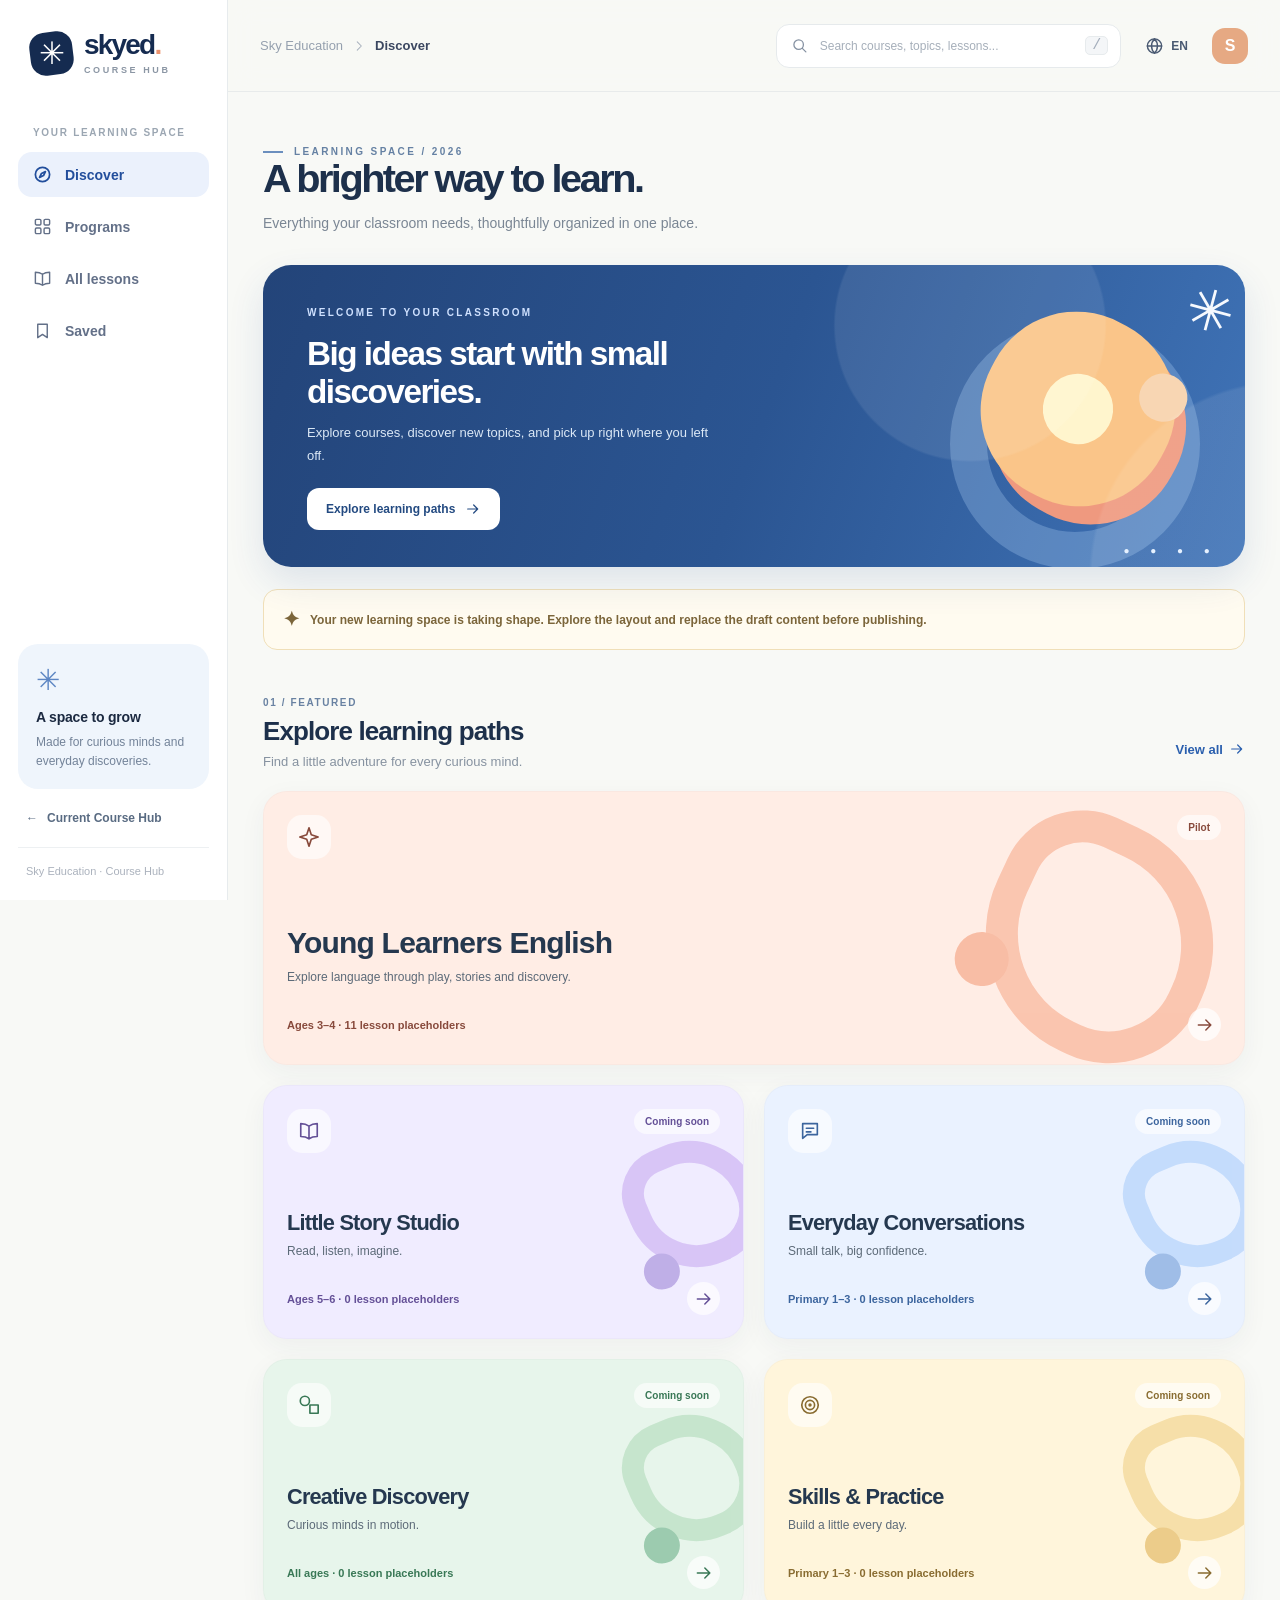
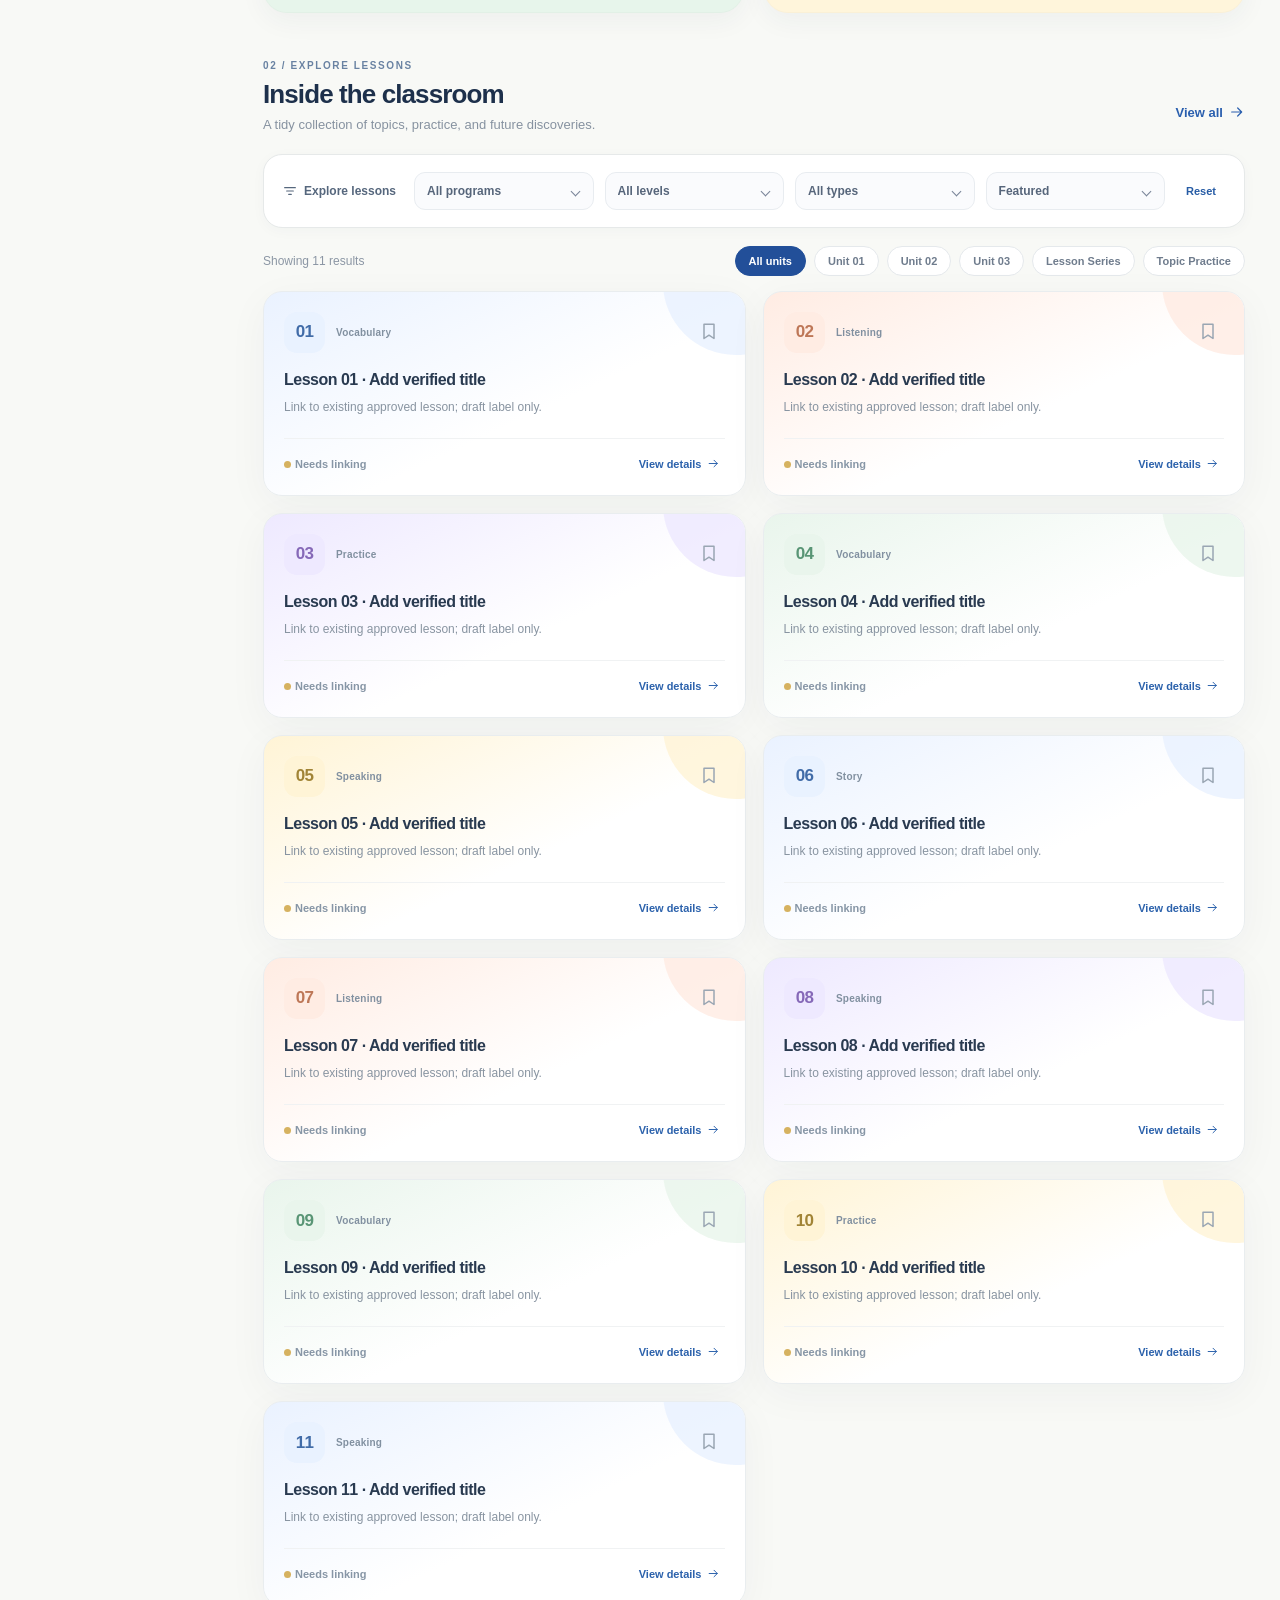
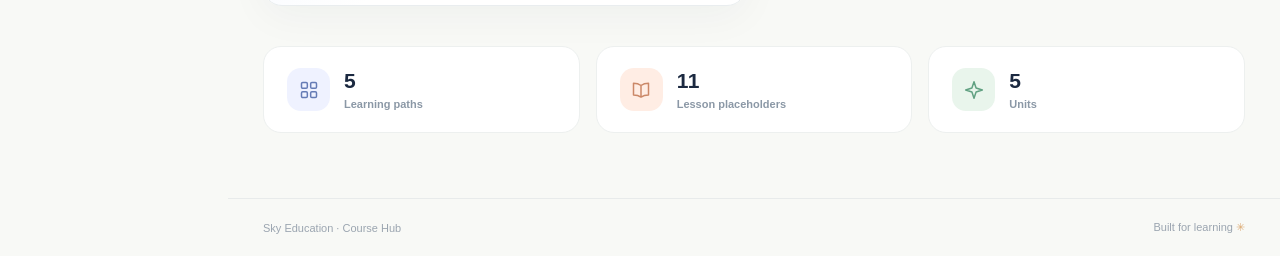
==== skyed_lobby/site/index.html @ da6d95cc "feat(control): integrate Course Hub Lobby Designer v2.3.0 with token-guarded local save, in-app prev" ====
<!doctype html>
<html lang="en">
<head>
  <meta charset="utf-8">
  <meta name="viewport" content="width=device-width, initial-scale=1">
  <meta name="color-scheme" content="light">
  <meta name="theme-color" content="#f8f8f3">
  <meta name="description" content="Sky Education learning programs and course library">
  <meta http-equiv="Content-Security-Policy" content="default-src 'self'; script-src 'self'; style-src 'self'; img-src 'self' data:; connect-src 'self'; font-src 'self'; object-src 'none'; base-uri 'none'; form-action 'none'; frame-ancestors 'none'">
  <title>Sky Education | Course Hub</title>
  <link rel="icon" href="assets/favicon.svg" type="image/svg+xml">
  <link rel="stylesheet" href="assets/styles.css">
  <script src="assets/app.js" defer></script>
</head>
<body>
  <svg aria-hidden="true" class="sprite" xmlns="http://www.w3.org/2000/svg">
    <symbol id="icon-compass" viewBox="0 0 24 24"><circle cx="12" cy="12" r="9"/><path d="m15.7 8.3-2.4 5-5 2.4 2.4-5z"/></symbol>
    <symbol id="icon-grid" viewBox="0 0 24 24"><rect x="3" y="3" width="7" height="7" rx="1.5"/><rect x="14" y="3" width="7" height="7" rx="1.5"/><rect x="3" y="14" width="7" height="7" rx="1.5"/><rect x="14" y="14" width="7" height="7" rx="1.5"/></symbol>
    <symbol id="icon-book" viewBox="0 0 24 24"><path d="M12 6.6C9 4.4 6 4 3 4v14c3 0 6 .4 9 2.5C15 18.4 18 18 21 18V4c-3 0-6 .4-9 2.6zM12 6.6v13.9"/></symbol>
    <symbol id="icon-bookmark" viewBox="0 0 24 24"><path d="M6 4h12v17l-6-4-6 4z"/></symbol>
    <symbol id="icon-search" viewBox="0 0 24 24"><circle cx="10.8" cy="10.8" r="6.7"/><path d="m16 16 5 5"/></symbol>
    <symbol id="icon-chevron" viewBox="0 0 24 24"><path d="m9 5 7 7-7 7"/></symbol>
    <symbol id="icon-arrow" viewBox="0 0 24 24"><path d="M4 12h15m-6-6 6 6-6 6"/></symbol>
    <symbol id="icon-sparkles" viewBox="0 0 24 24"><path d="m12 2 2.5 7.5L22 12l-7.5 2.5L12 22l-2.5-7.5L2 12l7.5-2.5z"/></symbol>
    <symbol id="icon-chat" viewBox="0 0 24 24"><path d="M4 4h16v12H9l-5 4z"/><path d="M8 9h8m-8 4h5"/></symbol>
    <symbol id="icon-shapes" viewBox="0 0 24 24"><circle cx="7.5" cy="7.5" r="5"/><path d="M13 12h9v9h-9z"/></symbol>
    <symbol id="icon-target" viewBox="0 0 24 24"><circle cx="12" cy="12" r="9"/><circle cx="12" cy="12" r="5"/><circle cx="12" cy="12" r="1"/></symbol>
    <symbol id="icon-clock" viewBox="0 0 24 24"><circle cx="12" cy="12" r="9"/><path d="M12 7v5l3 2"/></symbol>
    <symbol id="icon-close" viewBox="0 0 24 24"><path d="M5 5 19 19M19 5 5 19"/></symbol>
    <symbol id="icon-filter" viewBox="0 0 24 24"><path d="M4 7h16M7 12h10M10 17h4"/></symbol>
    <symbol id="icon-menu" viewBox="0 0 24 24"><path d="M4 6h16M4 12h16M4 18h16"/></symbol>
    <symbol id="icon-list" viewBox="0 0 24 24"><path d="M4 6h2m3 0h11M4 12h2m3 0h11M4 18h2m3 0h11"/></symbol>
    <symbol id="icon-heart" viewBox="0 0 24 24"><path d="M20 5a5 5 0 0 0-7 0l-1 1-1-1a5 5 0 0 0-7 7l8 8 8-8a5 5 0 0 0 0-7z"/></symbol>
    <symbol id="icon-language" viewBox="0 0 24 24"><circle cx="12" cy="12" r="9"/><path d="M3 12h18M12 3c-5 5-5 13 0 18m0-18c5 5 5 13 0 18"/></symbol>
    <symbol id="icon-check" viewBox="0 0 24 24"><path d="m5 12 4 4L19 6"/></symbol>
  </svg>

  <div class="app-shell" id="app-shell">
    <aside class="sidebar" id="sidebar" aria-label="Main navigation">
      <a class="brand" href="#/discover" aria-label="Sky Education — Home">
        <span class="brand-mark"><span class="brand-star">✳</span></span>
        <span><span class="brand-name" id="brand-name">skyed<span class="brand-dot">.</span></span><span class="brand-caption" id="brand-caption">COURSE HUB</span></span>
      </a>
      <div class="side-label">YOUR LEARNING SPACE</div>
      <nav class="side-nav" id="side-nav" aria-label="Explore"></nav>
      <div class="side-spacer"></div>
      <section class="sidebar-bottom">
        <div class="side-note">
          <span class="side-note-spark">✳</span>
          <strong>A space to grow</strong>
          <p>Made for curious minds and everyday discoveries.</p>
        </div>
        <a class="back-current" id="back-current" href="/">← <span>Current Course Hub</span></a>
        <div class="sidebar-footer" id="sidebar-footer">Sky Education · Course Hub</div>
      </section>
    </aside>
    <div class="backdrop" id="backdrop" hidden></div>
    <div class="content-shell">
      <header class="topbar">
        <button class="icon-button hamburger" id="menu-toggle" type="button" aria-label="Open navigation" aria-expanded="false"><svg><use href="#icon-menu"></use></svg></button>
        <div class="breadcrumbs"><span class="breadcrumb-home">Sky Education</span><svg><use href="#icon-chevron"></use></svg><span id="breadcrumb-current">Discover</span></div>
        <div class="top-actions">
          <label class="search-box" for="global-search"><svg><use href="#icon-search"></use></svg><input id="global-search" autocomplete="off" type="search" placeholder="Search courses, topics, lessons..." aria-label="Search lessons and programs"><kbd>/</kbd></label>
          <button class="language-toggle" id="language-toggle" type="button" aria-label="Change language"><svg><use href="#icon-language"></use></svg><span id="language-label">EN</span></button>
          <span class="avatar" aria-label="Sky Education">S</span>
        </div>
      </header>
      <main id="main" tabindex="-1">
        <div id="loading" class="loading" role="status">Loading learning space…</div>
      </main>
      <footer class="site-footer"><span id="footer-copy">Sky Education · Course Hub</span><span>Built for learning <span aria-hidden="true">✳</span></span></footer>
    </div>
  </div>
  <div class="toast-region" id="toast-region" role="status" aria-live="polite"></div>
  <dialog id="detail-dialog" class="detail-dialog" aria-labelledby="detail-title"><div id="detail-content"></div></dialog>
  <template id="fatal-template"><section class="fatal"><h1>We couldn’t load the learning space.</h1><p>Start the local preview server and check that <code>content/lobby.json</code> is present and valid.</p><button type="button" id="retry-button">Try again</button></section></template>
</body>
</html>
---- skyed_lobby/site/assets/styles.css ----
:root{--bg:#f8f9f6;--surface:#fff;--ink:#1b2940;--soft:#67748a;--line:#e6e9e9;--navy:#152b50;--accent:#285bb7;--round:24px;--shadow:0 10px 42px rgba(32,54,79,.045);--focus:#2058ae;font-family:Inter,"Segoe UI Variable","Segoe UI",-apple-system,BlinkMacSystemFont,Arial,sans-serif;color:var(--ink);background:var(--bg);font-size:15px}
*,*:before,*:after{box-sizing:border-box}body{margin:0;min-width:320px}button,select,input{font:inherit}button{cursor:pointer}button:disabled{cursor:not-allowed;opacity:.5}a{color:inherit;text-decoration:none}svg{width:20px;height:20px;fill:none;stroke:currentColor;stroke-width:1.8;stroke-linecap:round;stroke-linejoin:round}img{display:block;max-width:100%}:focus-visible{outline:3px solid var(--focus);outline-offset:3px}button:focus:not(:focus-visible),a:focus:not(:focus-visible){outline:none}[hidden]{display:none!important}.sprite{position:absolute;width:0;height:0;overflow:hidden}.app-shell{min-height:100vh;display:flex;align-items:stretch}.sidebar{background:#fff;position:sticky;top:0;height:100vh;width:255px;flex:0 0 255px;border-right:1px solid #e7ebed;display:flex;flex-direction:column;padding:32px 18px 23px;z-index:40}.brand{display:flex;gap:11px;align-items:center;padding:0 12px 28px}.brand-mark{display:grid;place-items:center;background:var(--navy);width:43px;height:43px;border-radius:15px;color:#fff;transform:rotate(-7deg)}.brand-star{font-size:31px;line-height:1;transform:rotate(7deg)}.brand-name{display:block;font-size:28px;letter-spacing:-1.8px;line-height:.95;font-weight:850;color:var(--navy)}.brand-dot{color:#eb926d}.brand-caption{display:block;margin-top:6px;font-size:9px;letter-spacing:2.6px;font-weight:800;color:#8b96a4}.side-label{font-size:10px;font-weight:850;letter-spacing:1.7px;color:#9ba6b2;margin:24px 15px 14px}.side-nav{display:grid;gap:7px}.nav-item{display:flex;gap:13px;align-items:center;border-radius:14px;color:#637088;padding:13px 15px;font-size:14px;font-weight:650;transition:background .18s,color .18s,transform .18s}.nav-item svg{width:19px;height:19px}.nav-item:hover{background:#f3f5fa;color:#254c88;transform:translateX(2px)}.nav-item.is-active{color:#224e9c;background:#ebf1fc;font-weight:800}.nav-item.is-active svg{stroke-width:2.2}.nav-item .nav-count{margin-left:auto;border-radius:10px;padding:2px 7px;background:#e1e9f8;font-size:11px}.side-spacer{flex:1}.sidebar-bottom{display:grid;gap:22px}.side-note{position:relative;overflow:hidden;padding:22px 18px 18px;border-radius:20px;background:#eff5fc}.side-note-spark{display:block;font-size:29px;line-height:1;color:#5d86c3;margin-bottom:13px}.side-note strong{font-size:14px;letter-spacing:-.2px}.side-note p{font-size:12px;color:#738399;line-height:1.6;margin:8px 0 0;max-width:170px}.back-current{display:flex;align-items:center;gap:9px;font-weight:650;font-size:12px;padding:0 8px;color:#596b82}.back-current:hover{text-decoration:underline}.sidebar-footer{border-top:1px solid #edf0f2;padding:17px 8px 0;color:#abb2bd;font-size:11px}.content-shell{min-width:0;flex:1;display:flex;flex-direction:column}.topbar{height:92px;padding:0 clamp(25px,4.7vw,76px);display:flex;align-items:center;justify-content:space-between;gap:20px;border-bottom:1px solid #e8ebeb;background:rgba(248,249,246,.9);position:sticky;top:0;z-index:20;backdrop-filter:blur(14px)}.breadcrumbs{display:flex;align-items:center;gap:9px;font-size:13px;font-weight:700;color:#3b4760}.breadcrumbs svg{width:14px;height:14px;color:#a8b1bc}.breadcrumb-home{font-weight:500;color:#95a0ae}.top-actions{display:flex;align-items:center;gap:16px}.search-box{width:clamp(240px,27vw,350px);height:44px;display:flex;align-items:center;gap:10px;padding:0 12px 0 14px;border:1px solid #e6eaec;border-radius:13px;background:#fff;transition:border-color .18s,box-shadow .18s}.search-box:focus-within{border-color:#8cafdf;box-shadow:0 0 0 3px #eaf1fd}.search-box svg{width:17px;height:17px;color:#8490a1}.search-box input{border:0;background:none;outline:0;min-width:0;flex:1;font-size:12px;color:var(--ink)}.search-box input::placeholder{color:#a6afba}.search-box kbd{font:11px/1.7 inherit;background:#f4f6f8;color:#a3adbb;border:1px solid #e7ebed;padding:0 6px;border-radius:5px}.language-toggle,.icon-button{border:0;background:transparent;color:#4a5a72;display:flex;align-items:center;justify-content:center;gap:7px;padding:8px;border-radius:10px;font-size:12px;font-weight:800}.language-toggle:hover,.icon-button:hover{background:#ecf0f5}.language-toggle svg{width:19px}.avatar{display:grid;place-items:center;width:36px;height:36px;border-radius:13px;color:#fff;background:#e6a983;font-size:16px;font-weight:800}.hamburger{display:none}main{width:min(100%,1580px);margin:0 auto;padding:43px clamp(25px,4.7vw,76px) 75px;flex:1}.eyebrow{display:flex;align-items:center;gap:11px;font-weight:850;font-size:10px;letter-spacing:2.4px;color:#6581a3}.eyebrow:before{content:"";width:20px;height:2px;background:#6b8fbe}.page-heading{display:flex;gap:20px;align-items:end;justify-content:space-between;margin:18px 0 30px}.page-heading h1{font-size:clamp(34px,3.1vw,50px);letter-spacing:-2.5px;line-height:1.08;margin:0;color:#1d304b;font-weight:820}.page-heading p{max-width:560px;color:#7a8694;line-height:1.65;margin:12px 0 0;font-size:14px}.text-action{border:0;background:none;color:#2a5fae;font-size:13px;font-weight:800;display:inline-flex;gap:6px;align-items:center;white-space:nowrap;padding:10px 0}.text-action svg{width:16px}.text-action:hover{text-decoration:underline}.hero{position:relative;display:flex;align-items:center;min-height:274px;border-radius:28px;overflow:hidden;background:linear-gradient(110deg,#234479 0%,#2b5592 51%,#4074b8 100%);color:#fff;isolation:isolate;box-shadow:0 15px 36px rgba(32,77,145,.12)}.hero:after{content:"";position:absolute;inset:0;background:radial-gradient(circle at 72% 20%,#ffffff16 0 18%,transparent 18.3%),radial-gradient(circle at 104% 103%,#ffffff16 0 18%,transparent 18.3%);pointer-events:none}.hero-text{position:relative;z-index:2;width:min(62%,650px);padding:37px 44px}.hero-kicker{letter-spacing:2.3px;color:#cfe1ff;font-size:10px;font-weight:850}.hero h2{font-size:clamp(28px,2.6vw,42px);line-height:1.14;letter-spacing:-1.5px;margin:16px 0 11px;font-weight:820;max-width:490px}.hero p{font-size:13px;line-height:1.75;color:#dbe8f6;max-width:420px;margin:0 0 21px}.button{border:0;border-radius:12px;display:inline-flex;align-items:center;justify-content:center;gap:10px;font-size:12px;font-weight:800;padding:13px 19px;transition:transform .18s,box-shadow .18s}.button:hover{transform:translateY(-2px);box-shadow:0 9px 22px #00000018}.button svg{width:16px;height:16px}.button-light{background:#fff;color:#234a81}.button-primary{background:#255baa;color:#fff}.hero-art{position:absolute;right:20px;top:-10px;width:38%;height:calc(100% + 20px);pointer-events:none}.hero-ring{position:absolute;width:250px;height:250px;border:37px solid #a6c8ef50;border-radius:50%;right:12%;top:20%}.hero-disc{position:absolute;width:192px;height:192px;border-radius:48%;right:19%;top:18%;background:#fac589;box-shadow:18px 11px 0 #ef997f;transform:rotate(28deg)}.hero-disc:before{content:"";position:absolute;inset:32%;border-radius:50%;background:#fff5cd;box-shadow:70px -50px 0 -11px #f8d6b3}.hero-orbit{position:absolute;right:3%;top:7%;font-size:57px;color:#f6f9fe;transform:rotate(15deg);font-weight:200}.hero-dots{position:absolute;bottom:21px;right:7%;font-size:10px;letter-spacing:9px;color:#e4f0ff}.notice{display:flex;align-items:center;gap:10px;margin-top:22px;padding:14px 19px;border:1px solid #f0dfb8;border-radius:14px;color:#7b653a;background:#fffbf0;font-size:12px;font-weight:620;line-height:1.55}.notice .notice-glyph{font-size:20px}.section-header{display:flex;justify-content:space-between;align-items:end;gap:15px;margin:47px 0 22px}.section-header .section-eyebrow{color:#6982a2;font-size:10px;letter-spacing:1.6px;font-weight:830;text-transform:uppercase;margin-bottom:8px}.section-header h2{color:#1d304b;font-size:26px;letter-spacing:-.9px;margin:0;font-weight:820}.section-header p{font-size:13px;color:#8692a0;margin:7px 0 0}.program-grid{display:grid;grid-template-columns:repeat(3,minmax(0,1fr));gap:20px}.program-card{position:relative;overflow:hidden;min-height:254px;border-radius:24px;padding:23px;display:flex;flex-direction:column;box-shadow:0 8px 27px #2c36550d;transition:transform .24s,box-shadow .24s;border:1px solid #00000005;background:var(--tile-bg,#eef3fc)}.program-card:hover{transform:translateY(-5px);box-shadow:0 16px 30px #2c365517}.program-card.is-featured{grid-column:span 2;min-height:274px}.program-card.coral{--tile-bg:#ffede5;--tile-stroke:#f6ad8f;--tile-ink:#884a3c;--tile-shape:#f9b89e}.program-card.lilac{--tile-bg:#f0ecff;--tile-stroke:#af9bdf;--tile-ink:#645097;--tile-shape:#d1b9f4}.program-card.blue{--tile-bg:#eaf2ff;--tile-stroke:#87acdf;--tile-ink:#3c659e;--tile-shape:#b8d5fb}.program-card.mint{--tile-bg:#e7f5eb;--tile-stroke:#83be9b;--tile-ink:#397856;--tile-shape:#bce0c4}.program-card.yellow{--tile-bg:#fff5db;--tile-stroke:#e6bf70;--tile-ink:#896c31;--tile-shape:#f3d899}.program-top{display:flex;align-items:start;justify-content:space-between;gap:12px;position:relative;z-index:2}.program-icon{width:44px;height:44px;border-radius:15px;background:#ffffffa0;display:grid;place-items:center;color:var(--tile-ink)}.program-icon svg{width:22px;height:22px}.card-tag{display:inline-flex;align-items:center;gap:6px;color:var(--tile-ink);background:#ffffffa0;padding:7px 11px;border-radius:20px;font-size:10px;font-weight:800}.program-card h3{position:relative;z-index:2;font-size:clamp(20px,1.7vw,25px);line-height:1.15;letter-spacing:-.8px;margin:auto 0 7px;max-width:270px;color:#25384f}.program-card p{position:relative;z-index:2;color:#5c6a78;font-size:12px;line-height:1.65;max-width:305px;margin:0}.program-meta{z-index:2;position:relative;display:flex;align-items:center;justify-content:space-between;margin-top:21px;font-size:11px;font-weight:730;color:var(--tile-ink)}.program-arrow{display:grid;place-items:center;width:33px;height:33px;border:0;border-radius:50%;background:#ffffffb8;color:var(--tile-ink);transition:transform .18s}.program-card:hover .program-arrow{transform:translateX(3px)}.program-art{position:absolute;right:-15px;top:53px;width:130px;height:130px;border:22px solid var(--tile-shape);border-radius:35% 55% 42% 55%;opacity:.75;transform:rotate(-23deg)}.program-art:after{content:"";position:absolute;left:-30px;top:75px;width:36px;height:36px;border-radius:50%;background:var(--tile-stroke)}.program-card.is-featured .program-art{width:235px;height:235px;right:27px;top:30px;border-width:32px;transform:rotate(25deg)}.program-card.is-featured .program-art:after{left:-40px;top:126px;width:54px;height:54px}.program-card.is-featured h3{font-size:30px;max-width:400px}.program-card.is-featured p{max-width:320px}.program-main{display:flex;flex-direction:column;flex:1;pointer-events:none}.program-trigger{position:absolute;inset:0;z-index:1;border:0;background:transparent;color:transparent;text-indent:-9999px}.program-card .program-top,.program-card .program-meta{pointer-events:none}.program-card .program-top button,.program-card .program-meta button{pointer-events:auto;z-index:3}.filter-bar{display:flex;align-items:center;gap:11px;flex-wrap:wrap;padding:17px 18px;background:#fff;border:1px solid var(--line);border-radius:19px;box-shadow:0 3px 14px #2c365508}.filter-heading{display:flex;align-items:center;gap:6px;color:#56677d;font-size:12px;font-weight:850;margin-right:7px}.filter-heading svg{width:16px}.filter-select{position:relative;flex:1;min-width:145px}.filter-select select{width:100%;appearance:none;background:#fafbfd;border:1px solid #e8ecf0;padding:11px 33px 11px 12px;border-radius:11px;font-size:12px;font-weight:680;color:#57667b;outline:none;cursor:pointer}.filter-select select:focus{border-color:#608bc9;box-shadow:0 0 0 3px #e7effc}.filter-select:after{position:absolute;content:"";width:7px;height:7px;border:solid #778397;border-width:0 1.7px 1.7px 0;right:15px;top:16px;transform:rotate(45deg);pointer-events:none}.clear-filters{border:0;background:none;color:#275ca5;font-size:11px;font-weight:800;white-space:nowrap;padding:10px}.filter-summary{font-size:12px;color:#8b96a4;display:flex;justify-content:space-between;align-items:center;margin:18px 0 15px;gap:15px}.unit-chips{display:flex;gap:8px;flex-wrap:wrap}.unit-chip{background:#fff;color:#6f7c8d;border:1px solid #e5e9ec;border-radius:30px;padding:8px 13px;font-size:11px;font-weight:780;transition:background .2s}.unit-chip:hover{background:#eff4fc}.unit-chip.active{background:#224f99;color:#fff;border-color:#224f99}.lesson-grid{display:grid;grid-template-columns:repeat(3,minmax(0,1fr));gap:17px}.lesson-card{background:#fff;border:1px solid #e9edef;box-shadow:var(--shadow);border-radius:19px;padding:20px;min-height:205px;display:flex;flex-direction:column;transition:transform .18s,border-color .18s,box-shadow .18s}.lesson-card:hover{transform:translateY(-3px);border-color:#d0dff1;box-shadow:0 12px 24px #273d5912}.lesson-card-top{display:flex;align-items:center;gap:11px}.lesson-number{display:grid;place-items:center;width:41px;height:41px;border-radius:13px;background:var(--lesson-bg,#e9f2ff);color:var(--lesson-ink,#416ca8);font-size:17px;font-weight:850;letter-spacing:-.7px}.lesson-card:nth-child(5n+2){--lesson-bg:#ffece3;--lesson-ink:#be7757}.lesson-card:nth-child(5n+3){--lesson-bg:#eee9ff;--lesson-ink:#8669b8}.lesson-card:nth-child(5n+4){--lesson-bg:#e9f5ec;--lesson-ink:#599575}.lesson-card:nth-child(5n+5){--lesson-bg:#fff4d6;--lesson-ink:#a18436}.lesson-type{font-size:10px;color:#8190a0;font-weight:780;letter-spacing:.2px}.save-button{margin-left:auto;border:0;background:none;color:#9aa6b3;padding:6px;border-radius:7px}.save-button:hover{color:#2755a2;background:#f1f5fa}.save-button.is-saved{color:#295cab}.save-button.is-saved svg{fill:#dbe8ff}.lesson-card h3{font-size:16px;letter-spacing:-.5px;color:#293a50;font-weight:760;margin:16px 0 7px;line-height:1.35}.lesson-card p{font-size:12px;color:#8894a1;line-height:1.6;margin:0 0 16px;flex:1}.lesson-card-foot{display:flex;align-items:center;justify-content:space-between;border-top:1px solid #f0f2f3;padding-top:13px;font-size:11px;color:#8796a6;font-weight:650;gap:6px}.detail-link{display:flex;align-items:center;gap:5px;color:#2c62ac;font-size:11px;font-weight:840;border:0;background:none;padding:5px}.detail-link svg{width:13px;height:13px}.status-dot{width:7px;height:7px;border-radius:50%;background:#d6b260;display:inline-block;margin-right:4px}.status-dot.ready{background:#73b28a}.empty{border:1px dashed #d8e0e6;border-radius:22px;display:flex;align-items:center;flex-direction:column;justify-content:center;min-height:220px;text-align:center;padding:24px;background:#fff}.empty-icon{width:50px;height:50px;display:grid;place-items:center;background:#eef3fb;border-radius:17px;color:#5c80b6}.empty h3{margin:15px 0 5px;font-size:19px}.empty p{font-size:13px;color:#8c98a6;margin:0 0 15px}.mini-stats{display:grid;grid-template-columns:repeat(3,minmax(0,1fr));gap:16px;margin-top:40px}.mini-stat{padding:21px 23px;background:#fff;border:1px solid #edf0ef;border-radius:18px;display:flex;gap:14px;align-items:center}.mini-stat .stat-icon{display:grid;place-items:center;width:43px;height:43px;border-radius:14px;background:#eff2ff;color:#657bb5}.mini-stat:nth-child(2) .stat-icon{background:#ffede4;color:#cb8868}.mini-stat:nth-child(3) .stat-icon{background:#e9f5ec;color:#61a182}.mini-stat .stat-value{font-size:21px;font-weight:840;line-height:1.15;letter-spacing:-.6px}.mini-stat .stat-desc{font-size:11px;color:#8b98a6;font-weight:600;margin-top:5px}.site-footer{display:flex;align-items:center;justify-content:space-between;gap:10px;padding:22px clamp(25px,4.7vw,76px);font-size:11px;color:#9ba5b0;border-top:1px solid #e8ebeb}.site-footer span span{color:#dcaa73}.detail-dialog{max-width:540px;width:calc(100% - 32px);border:1px solid #e5e9ee;border-radius:22px;padding:0;box-shadow:0 30px 100px #15284240;color:var(--ink)}.detail-dialog::backdrop{background:#15263d8f;backdrop-filter:blur(4px)}.detail-inner{padding:30px}.dialog-top{display:flex;align-items:center;justify-content:space-between}.dialog-label{color:#5e7ba2;font-weight:850;font-size:10px;letter-spacing:1.6px;text-transform:uppercase}.dialog-close{border:0;background:#f2f4f7;width:32px;height:32px;border-radius:10px;display:grid;place-items:center}.dialog-close svg{width:17px}.detail-inner h2{font-size:28px;letter-spacing:-1px;line-height:1.2;margin:21px 0 8px}.detail-inner p{color:#798697;line-height:1.7;font-size:13px}.detail-meta{display:grid;gap:13px;background:#f7f9fb;border:1px solid #ecf0f2;border-radius:14px;padding:16px 18px;margin:25px 0}.detail-meta-row{display:flex;justify-content:space-between;gap:10px;font-size:12px}.detail-meta-row span:first-child{color:#8591a1}.detail-meta-row span:last-child{font-weight:760;color:#3d5066}.detail-actions{display:flex;gap:11px;flex-wrap:wrap}.button-secondary{background:#ecf2f9;color:#30578e}.dialog-warning{color:#896f3d;background:#fff7e4;border:1px solid #eedbaa;padding:12px 14px;border-radius:11px;margin:0 0 14px;font-size:12px;line-height:1.55}.loading{padding:80px;text-align:center;color:#8b98a8}.fatal{padding:45px;border-radius:20px;background:#fff}.fatal p{line-height:1.8;color:#687789}.fatal button{background:#234d8d;color:#fff;border:0;border-radius:10px;padding:12px 16px}.toast-region{position:fixed;z-index:70;right:24px;bottom:24px;display:grid;gap:8px}.toast{padding:12px 17px;border-radius:12px;color:#fff;background:#263e5e;box-shadow:0 10px 24px #0003;font-size:12px;max-width:320px}.backdrop{position:fixed;inset:0;background:#172c3b88;z-index:30}.mobile-only{display:none}.section-pad{margin-top:40px}.detail-placeholder{font-size:11px;color:#a2783b;font-weight:750}.count-label{white-space:nowrap}.intro-row{display:flex;align-items:center;gap:11px}.announcement-mini{background:#e5effb;color:#456d9a;font-size:11px;border-radius:20px;padding:7px 11px;font-weight:850}.danger-free{font-size:11px;color:#a27a41}.visually-hidden{position:absolute!important;width:1px;height:1px;padding:0;margin:-1px;overflow:hidden;clip:rect(0,0,0,0);white-space:nowrap;border:0}
@media(max-width:1280px){.sidebar{width:228px;flex-basis:228px}.program-grid,.lesson-grid{grid-template-columns:repeat(2,minmax(0,1fr))}.program-card.is-featured{grid-column:span 2}.mini-stats{grid-template-columns:repeat(3,minmax(0,1fr))}.hero-art{right:0}.topbar{padding:0 32px}main{padding:36px 35px 65px}.site-footer{padding-left:35px;padding-right:35px}}
@media(max-width:900px){.sidebar{position:fixed;left:0;top:0;bottom:0;transform:translateX(-105%);transition:transform .25s;box-shadow:20px 0 55px #1b385020}.sidebar.open{transform:translateX(0)}.hamburger{display:flex}.topbar{height:76px}.breadcrumbs{margin-right:auto}.hero-text{width:70%}.hero-art{opacity:.75}.mini-stats{grid-template-columns:repeat(2,minmax(0,1fr))}.search-box{width:min(36vw,280px)}}
@media(max-width:640px){.topbar{padding:0 16px;height:68px;gap:8px}.breadcrumbs{display:none}.top-actions{gap:5px;flex:1}.search-box{width:auto;flex:1;height:39px;padding:0 10px}.search-box input{font-size:12px}.search-box kbd{display:none}.language-toggle{padding:6px}.avatar{display:none}main{padding:30px 17px 55px}.page-heading{margin-top:12px;display:block}.page-heading h1{font-size:36px;letter-spacing:-1.8px}.page-heading p{font-size:13px}.hero{min-height:305px;border-radius:22px}.hero-text{padding:28px 24px;width:92%}.hero h2{font-size:28px;max-width:280px}.hero p{max-width:255px}.hero-art{right:-87px;top:55px;opacity:.3;width:72%}.notice{font-size:11px}.section-header{margin-top:34px}.section-header h2{font-size:24px}.program-grid,.lesson-grid{grid-template-columns:1fr;gap:14px}.program-card.is-featured{grid-column:span 1;min-height:280px}.program-card{min-height:245px}.program-card.is-featured h3{font-size:25px}.program-card.is-featured .program-art{right:-40px;top:65px}.filter-bar{padding:14px}.filter-heading{width:100%}.filter-select{flex:1 1 calc(50% - 10px);min-width:120px}.mini-stats{grid-template-columns:1fr;gap:10px}.site-footer{padding:19px 17px}.site-footer span:last-child{display:none}.filter-summary{align-items:start;flex-direction:column}.detail-inner{padding:22px}.detail-inner h2{font-size:23px}}
@media(prefers-reduced-motion:reduce){*,*::before,*::after{scroll-behavior:auto!important;transition-duration:.01ms!important;animation-duration:.01ms!important}}

.lesson-card{position:relative;overflow:hidden;background:linear-gradient(155deg,var(--lesson-bg,#eaf2ff) 0%,#ffffff 58%)}.lesson-card:before{content:"";position:absolute;right:-63px;top:-82px;border-radius:50%;width:145px;height:145px;background:var(--lesson-bg,#e9f2ff);opacity:.8;pointer-events:none}.lesson-card>*{position:relative;z-index:1}

.program-media{position:absolute;inset:0 0 0 auto;width:42%;height:100%;object-fit:cover;opacity:.74;mask-image:linear-gradient(90deg,transparent,black 36%);pointer-events:none}.program-card.is-featured .program-media{width:48%}.lesson-thumb{width:100%;height:100%;object-fit:cover;border-radius:inherit}.hero-image{position:absolute;inset:0;width:100%;height:100%;object-fit:cover;filter:saturate(.9);opacity:.83;mask-image:linear-gradient(90deg,transparent,black 35%)}
@keyframes tile-enter{from{opacity:.4;transform:translateY(10px)}to{opacity:1;transform:translateY(0)}}
.program-grid .program-card,.lesson-grid .lesson-card{animation:tile-enter .42s ease both}
.program-grid .program-card:nth-child(2),.lesson-grid .lesson-card:nth-child(2){animation-delay:35ms}
.program-grid .program-card:nth-child(3),.lesson-grid .lesson-card:nth-child(3){animation-delay:70ms}
.program-grid .program-card:nth-child(4),.lesson-grid .lesson-card:nth-child(4){animation-delay:105ms}
.program-grid .program-card:nth-child(5),.lesson-grid .lesson-card:nth-child(5){animation-delay:140ms}
@media(prefers-reduced-motion:reduce){.program-grid .program-card,.lesson-grid .lesson-card{animation:none!important}}
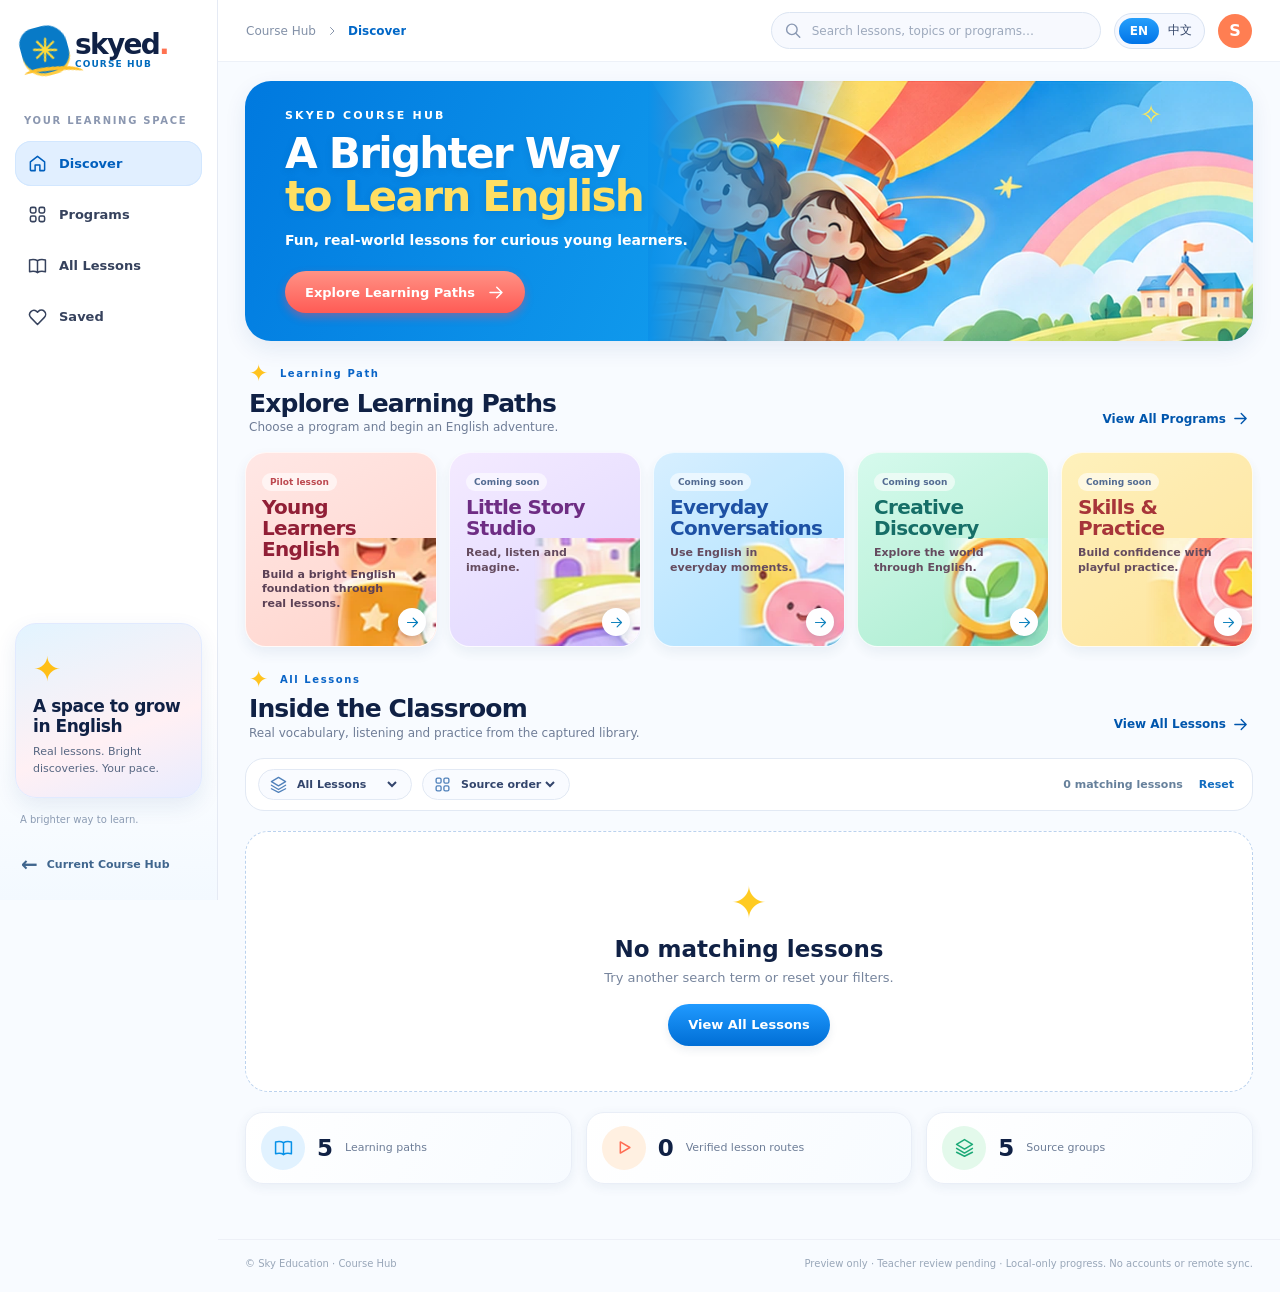
==== commit 60cf1e61: "feat(course-hub): bright v2.4.0 responsive learning experience, 11 authentic lessons and 18 verified" ====
--- a/skyed_lobby/site/index.html
+++ b/skyed_lobby/site/index.html
@@ -2,77 +2,54 @@
 <html lang="en">
 <head>
   <meta charset="utf-8">
-  <meta name="viewport" content="width=device-width, initial-scale=1">
+  <meta name="viewport" content="width=device-width, initial-scale=1, viewport-fit=cover">
   <meta name="color-scheme" content="light">
-  <meta name="theme-color" content="#f8f8f3">
-  <meta name="description" content="Sky Education learning programs and course library">
-  <meta http-equiv="Content-Security-Policy" content="default-src 'self'; script-src 'self'; style-src 'self'; img-src 'self' data:; connect-src 'self'; font-src 'self'; object-src 'none'; base-uri 'none'; form-action 'none'; frame-ancestors 'none'">
-  <title>Sky Education | Course Hub</title>
+  <meta name="theme-color" content="#1689e4">
+  <meta name="description" content="SkyED Course Hub · Bright bilingual English learning with original lessons and audio.">
+  <meta http-equiv="Content-Security-Policy" content="default-src 'self'; script-src 'self'; style-src 'self'; img-src 'self' data:; media-src 'self'; connect-src 'self'; font-src 'self'; object-src 'none'; base-uri 'self'; form-action 'none'; frame-ancestors 'none'">
+  <title>SkyED · Course Hub</title>
   <link rel="icon" href="assets/favicon.svg" type="image/svg+xml">
   <link rel="stylesheet" href="assets/styles.css">
   <script src="assets/app.js" defer></script>
 </head>
 <body>
-  <svg aria-hidden="true" class="sprite" xmlns="http://www.w3.org/2000/svg">
-    <symbol id="icon-compass" viewBox="0 0 24 24"><circle cx="12" cy="12" r="9"/><path d="m15.7 8.3-2.4 5-5 2.4 2.4-5z"/></symbol>
-    <symbol id="icon-grid" viewBox="0 0 24 24"><rect x="3" y="3" width="7" height="7" rx="1.5"/><rect x="14" y="3" width="7" height="7" rx="1.5"/><rect x="3" y="14" width="7" height="7" rx="1.5"/><rect x="14" y="14" width="7" height="7" rx="1.5"/></symbol>
-    <symbol id="icon-book" viewBox="0 0 24 24"><path d="M12 6.6C9 4.4 6 4 3 4v14c3 0 6 .4 9 2.5C15 18.4 18 18 21 18V4c-3 0-6 .4-9 2.6zM12 6.6v13.9"/></symbol>
-    <symbol id="icon-bookmark" viewBox="0 0 24 24"><path d="M6 4h12v17l-6-4-6 4z"/></symbol>
-    <symbol id="icon-search" viewBox="0 0 24 24"><circle cx="10.8" cy="10.8" r="6.7"/><path d="m16 16 5 5"/></symbol>
-    <symbol id="icon-chevron" viewBox="0 0 24 24"><path d="m9 5 7 7-7 7"/></symbol>
-    <symbol id="icon-arrow" viewBox="0 0 24 24"><path d="M4 12h15m-6-6 6 6-6 6"/></symbol>
-    <symbol id="icon-sparkles" viewBox="0 0 24 24"><path d="m12 2 2.5 7.5L22 12l-7.5 2.5L12 22l-2.5-7.5L2 12l7.5-2.5z"/></symbol>
-    <symbol id="icon-chat" viewBox="0 0 24 24"><path d="M4 4h16v12H9l-5 4z"/><path d="M8 9h8m-8 4h5"/></symbol>
-    <symbol id="icon-shapes" viewBox="0 0 24 24"><circle cx="7.5" cy="7.5" r="5"/><path d="M13 12h9v9h-9z"/></symbol>
-    <symbol id="icon-target" viewBox="0 0 24 24"><circle cx="12" cy="12" r="9"/><circle cx="12" cy="12" r="5"/><circle cx="12" cy="12" r="1"/></symbol>
-    <symbol id="icon-clock" viewBox="0 0 24 24"><circle cx="12" cy="12" r="9"/><path d="M12 7v5l3 2"/></symbol>
-    <symbol id="icon-close" viewBox="0 0 24 24"><path d="M5 5 19 19M19 5 5 19"/></symbol>
-    <symbol id="icon-filter" viewBox="0 0 24 24"><path d="M4 7h16M7 12h10M10 17h4"/></symbol>
-    <symbol id="icon-menu" viewBox="0 0 24 24"><path d="M4 6h16M4 12h16M4 18h16"/></symbol>
-    <symbol id="icon-list" viewBox="0 0 24 24"><path d="M4 6h2m3 0h11M4 12h2m3 0h11M4 18h2m3 0h11"/></symbol>
-    <symbol id="icon-heart" viewBox="0 0 24 24"><path d="M20 5a5 5 0 0 0-7 0l-1 1-1-1a5 5 0 0 0-7 7l8 8 8-8a5 5 0 0 0 0-7z"/></symbol>
-    <symbol id="icon-language" viewBox="0 0 24 24"><circle cx="12" cy="12" r="9"/><path d="M3 12h18M12 3c-5 5-5 13 0 18m0-18c5 5 5 13 0 18"/></symbol>
-    <symbol id="icon-check" viewBox="0 0 24 24"><path d="m5 12 4 4L19 6"/></symbol>
-  </svg>
-
-  <div class="app-shell" id="app-shell">
-    <aside class="sidebar" id="sidebar" aria-label="Main navigation">
-      <a class="brand" href="#/discover" aria-label="Sky Education — Home">
-        <span class="brand-mark"><span class="brand-star">✳</span></span>
-        <span><span class="brand-name" id="brand-name">skyed<span class="brand-dot">.</span></span><span class="brand-caption" id="brand-caption">COURSE HUB</span></span>
-      </a>
-      <div class="side-label">YOUR LEARNING SPACE</div>
-      <nav class="side-nav" id="side-nav" aria-label="Explore"></nav>
-      <div class="side-spacer"></div>
-      <section class="sidebar-bottom">
-        <div class="side-note">
-          <span class="side-note-spark">✳</span>
-          <strong>A space to grow</strong>
-          <p>Made for curious minds and everyday discoveries.</p>
-        </div>
-        <a class="back-current" id="back-current" href="/">← <span>Current Course Hub</span></a>
-        <div class="sidebar-footer" id="sidebar-footer">Sky Education · Course Hub</div>
-      </section>
-    </aside>
-    <div class="backdrop" id="backdrop" hidden></div>
-    <div class="content-shell">
-      <header class="topbar">
-        <button class="icon-button hamburger" id="menu-toggle" type="button" aria-label="Open navigation" aria-expanded="false"><svg><use href="#icon-menu"></use></svg></button>
-        <div class="breadcrumbs"><span class="breadcrumb-home">Sky Education</span><svg><use href="#icon-chevron"></use></svg><span id="breadcrumb-current">Discover</span></div>
-        <div class="top-actions">
-          <label class="search-box" for="global-search"><svg><use href="#icon-search"></use></svg><input id="global-search" autocomplete="off" type="search" placeholder="Search courses, topics, lessons..." aria-label="Search lessons and programs"><kbd>/</kbd></label>
-          <button class="language-toggle" id="language-toggle" type="button" aria-label="Change language"><svg><use href="#icon-language"></use></svg><span id="language-label">EN</span></button>
-          <span class="avatar" aria-label="Sky Education">S</span>
-        </div>
-      </header>
-      <main id="main" tabindex="-1">
-        <div id="loading" class="loading" role="status">Loading learning space…</div>
-      </main>
-      <footer class="site-footer"><span id="footer-copy">Sky Education · Course Hub</span><span>Built for learning <span aria-hidden="true">✳</span></span></footer>
-    </div>
-  </div>
-  <div class="toast-region" id="toast-region" role="status" aria-live="polite"></div>
-  <dialog id="detail-dialog" class="detail-dialog" aria-labelledby="detail-title"><div id="detail-content"></div></dialog>
-  <template id="fatal-template"><section class="fatal"><h1>We couldn’t load the learning space.</h1><p>Start the local preview server and check that <code>content/lobby.json</code> is present and valid.</p><button type="button" id="retry-button">Try again</button></section></template>
+<svg xmlns="http://www.w3.org/2000/svg" class="symbols" aria-hidden="true">
+  <symbol id="i-home" viewBox="0 0 24 24"><path d="m3 10 9-7 9 7v10a1 1 0 0 1-1 1h-5v-7H9v7H4a1 1 0 0 1-1-1z"/></symbol>
+  <symbol id="i-grid" viewBox="0 0 24 24"><rect x="3" y="3" width="7" height="7" rx="2"/><rect x="14" y="3" width="7" height="7" rx="2"/><rect x="3" y="14" width="7" height="7" rx="2"/><rect x="14" y="14" width="7" height="7" rx="2"/></symbol>
+  <symbol id="i-book" viewBox="0 0 24 24"><path d="M12 6c-3-2-6-2-10-1v15c4-1 7-1 10 1 3-2 6-2 10-1V5c-4-1-7-1-10 1zm0 0v15"/></symbol>
+  <symbol id="i-heart" viewBox="0 0 24 24"><path d="M20.7 5.5a5.4 5.4 0 0 0-7.6 0L12 6.6l-1.1-1.1a5.4 5.4 0 0 0-7.6 7.6L12 22l8.7-8.9a5.4 5.4 0 0 0 0-7.6z"/></symbol>
+  <symbol id="i-search" viewBox="0 0 24 24"><circle cx="10.5" cy="10.5" r="7"/><path d="m16 16 5 5"/></symbol>
+  <symbol id="i-chevron" viewBox="0 0 24 24"><path d="m9 5 7 7-7 7"/></symbol>
+  <symbol id="i-arrow" viewBox="0 0 24 24"><path d="M4 12h16m-7-7 7 7-7 7"/></symbol>
+  <symbol id="i-volume" viewBox="0 0 24 24"><path d="M3 9h4l5-5v16l-5-5H3zM16 9c2 2 2 4 0 6m3-9c4 3 4 9 0 12"/></symbol>
+  <symbol id="i-play" viewBox="0 0 24 24"><path d="m8 5 12 7-12 7z"/></symbol>
+  <symbol id="i-check" viewBox="0 0 24 24"><path d="m4 12 5 5L20 6"/></symbol>
+  <symbol id="i-close" viewBox="0 0 24 24"><path d="M5 5 19 19M19 5 5 19"/></symbol>
+  <symbol id="i-menu" viewBox="0 0 24 24"><path d="M4 6h16M4 12h16M4 18h16"/></symbol>
+  <symbol id="i-headphones" viewBox="0 0 24 24"><path d="M4 13V11a8 8 0 0 1 16 0v2M4 13H2v7h5v-7zm16 0h2v7h-5v-7z"/></symbol>
+  <symbol id="i-mic" viewBox="0 0 24 24"><rect x="9" y="2" width="6" height="13" rx="3"/><path d="M5 11a7 7 0 0 0 14 0m-7 7v4m-4 0h8"/></symbol>
+  <symbol id="i-star" viewBox="0 0 24 24"><path d="m12 2 3.2 6.4 7.1 1-5.1 5 .9 7.1-6.1-3.3-6.1 3.3.9-7.1-5.1-5 7.1-1z"/></symbol>
+  <symbol id="i-layers" viewBox="0 0 24 24"><path d="m12 2 10 6-10 6L2 8zm-10 11 10 6 10-6m-20 5 10 5 10-5"/></symbol>
+  <symbol id="i-globe" viewBox="0 0 24 24"><circle cx="12" cy="12" r="10"/><path d="M2 12h20M12 2c-7 6-7 14 0 20M12 2c7 6 7 14 0 20"/></symbol>
+  <symbol id="i-shield" viewBox="0 0 24 24"><path d="m12 2 8 4v6c0 5-4 8-8 10-4-2-8-5-8-10V6z"/><path d="m8 12 3 3 5-6"/></symbol>
+  <symbol id="i-refresh" viewBox="0 0 24 24"><path d="M4 11a8 8 0 0 1 14-5l2 2m0-6v6h-6M20 13a8 8 0 0 1-14 5l-2-2m0 6v-6h6"/></symbol>
+  <symbol id="i-spark" viewBox="0 0 24 24"><path d="M12 1v22M1 12h22M4 4l16 16M20 4 4 20"/></symbol>
+  <symbol id="i-lock" viewBox="0 0 24 24"><rect x="4" y="10" width="16" height="12" rx="3"/><path d="M8 10V7a4 4 0 0 1 8 0v3"/></symbol>
+</svg>
+<div id="app-shell">
+ <div id="backdrop" hidden></div>
+ <aside class="sidebar" id="sidebar" aria-label="Primary navigation">
+  <a class="brand" href="#/discover" aria-label="SkyED home"><span class="brand-orbit"><svg><use href="#i-spark"/></svg></span><span class="brand-text"><strong>skyed<span class="brand-dot">.</span></strong><small>COURSE HUB</small></span></a>
+  <div class="nav-title" data-i18n="learningSpace">YOUR LEARNING SPACE</div>
+  <nav id="side-nav" class="side-nav"></nav>
+  <div class="sidebar-bottom"><div class="grow-card"><span class="grow-icon">✦</span><h3 data-i18n="growTitle">A space to grow in English</h3><p data-i18n="growText">Real lessons. Bright discoveries. Your pace.</p></div><p class="studio-caption" id="lobby-studio-title"></p><a href="/" class="back-link"><span aria-hidden="true">←</span><span data-i18n="originalHub">Current Course Hub</span></a></div>
+ </aside>
+ <div class="workspace">
+  <header class="topbar"><div class="top-left"><button class="icon-btn mobile-menu" id="menu-toggle" aria-label="Open navigation" aria-expanded="false"><svg class="icon"><use href="#i-menu"/></svg></button><div class="breadcrumb" id="breadcrumb"></div></div><div class="top-right"><label class="search-box"><svg class="icon"><use href="#i-search"/></svg><input id="global-search" type="search" maxlength="120" autocomplete="off" placeholder="Search lessons, topics or programs" aria-label="Search lessons"></label><button class="language-btn" id="language-toggle" aria-label="Switch English and Chinese"><span id="language-label">EN</span><span>中文</span></button><span class="avatar" aria-hidden="true">S</span></div></header>
+  <main id="main" tabindex="-1"><div class="loading"><span class="loading-star">✦</span> Loading Course Hub…</div></main>
+  <footer class="site-footer"><span>© Sky Education · Course Hub</span><span id="status-footer">Private preview · No publication or accounts</span></footer>
+ </div>
+</div>
+<div id="toast" aria-live="polite" class="toast" role="status"></div>
 </body>
 </html>
--- a/skyed_lobby/site/assets/styles.css
+++ b/skyed_lobby/site/assets/styles.css
@@ -1,17 +1,13 @@
-:root{--bg:#f8f9f6;--surface:#fff;--ink:#1b2940;--soft:#67748a;--line:#e6e9e9;--navy:#152b50;--accent:#285bb7;--round:24px;--shadow:0 10px 42px rgba(32,54,79,.045);--focus:#2058ae;font-family:Inter,"Segoe UI Variable","Segoe UI",-apple-system,BlinkMacSystemFont,Arial,sans-serif;color:var(--ink);background:var(--bg);font-size:15px}
-*,*:before,*:after{box-sizing:border-box}body{margin:0;min-width:320px}button,select,input{font:inherit}button{cursor:pointer}button:disabled{cursor:not-allowed;opacity:.5}a{color:inherit;text-decoration:none}svg{width:20px;height:20px;fill:none;stroke:currentColor;stroke-width:1.8;stroke-linecap:round;stroke-linejoin:round}img{display:block;max-width:100%}:focus-visible{outline:3px solid var(--focus);outline-offset:3px}button:focus:not(:focus-visible),a:focus:not(:focus-visible){outline:none}[hidden]{display:none!important}.sprite{position:absolute;width:0;height:0;overflow:hidden}.app-shell{min-height:100vh;display:flex;align-items:stretch}.sidebar{background:#fff;position:sticky;top:0;height:100vh;width:255px;flex:0 0 255px;border-right:1px solid #e7ebed;display:flex;flex-direction:column;padding:32px 18px 23px;z-index:40}.brand{display:flex;gap:11px;align-items:center;padding:0 12px 28px}.brand-mark{display:grid;place-items:center;background:var(--navy);width:43px;height:43px;border-radius:15px;color:#fff;transform:rotate(-7deg)}.brand-star{font-size:31px;line-height:1;transform:rotate(7deg)}.brand-name{display:block;font-size:28px;letter-spacing:-1.8px;line-height:.95;font-weight:850;color:var(--navy)}.brand-dot{color:#eb926d}.brand-caption{display:block;margin-top:6px;font-size:9px;letter-spacing:2.6px;font-weight:800;color:#8b96a4}.side-label{font-size:10px;font-weight:850;letter-spacing:1.7px;color:#9ba6b2;margin:24px 15px 14px}.side-nav{display:grid;gap:7px}.nav-item{display:flex;gap:13px;align-items:center;border-radius:14px;color:#637088;padding:13px 15px;font-size:14px;font-weight:650;transition:background .18s,color .18s,transform .18s}.nav-item svg{width:19px;height:19px}.nav-item:hover{background:#f3f5fa;color:#254c88;transform:translateX(2px)}.nav-item.is-active{color:#224e9c;background:#ebf1fc;font-weight:800}.nav-item.is-active svg{stroke-width:2.2}.nav-item .nav-count{margin-left:auto;border-radius:10px;padding:2px 7px;background:#e1e9f8;font-size:11px}.side-spacer{flex:1}.sidebar-bottom{display:grid;gap:22px}.side-note{position:relative;overflow:hidden;padding:22px 18px 18px;border-radius:20px;background:#eff5fc}.side-note-spark{display:block;font-size:29px;line-height:1;color:#5d86c3;margin-bottom:13px}.side-note strong{font-size:14px;letter-spacing:-.2px}.side-note p{font-size:12px;color:#738399;line-height:1.6;margin:8px 0 0;max-width:170px}.back-current{display:flex;align-items:center;gap:9px;font-weight:650;font-size:12px;padding:0 8px;color:#596b82}.back-current:hover{text-decoration:underline}.sidebar-footer{border-top:1px solid #edf0f2;padding:17px 8px 0;color:#abb2bd;font-size:11px}.content-shell{min-width:0;flex:1;display:flex;flex-direction:column}.topbar{height:92px;padding:0 clamp(25px,4.7vw,76px);display:flex;align-items:center;justify-content:space-between;gap:20px;border-bottom:1px solid #e8ebeb;background:rgba(248,249,246,.9);position:sticky;top:0;z-index:20;backdrop-filter:blur(14px)}.breadcrumbs{display:flex;align-items:center;gap:9px;font-size:13px;font-weight:700;color:#3b4760}.breadcrumbs svg{width:14px;height:14px;color:#a8b1bc}.breadcrumb-home{font-weight:500;color:#95a0ae}.top-actions{display:flex;align-items:center;gap:16px}.search-box{width:clamp(240px,27vw,350px);height:44px;display:flex;align-items:center;gap:10px;padding:0 12px 0 14px;border:1px solid #e6eaec;border-radius:13px;background:#fff;transition:border-color .18s,box-shadow .18s}.search-box:focus-within{border-color:#8cafdf;box-shadow:0 0 0 3px #eaf1fd}.search-box svg{width:17px;height:17px;color:#8490a1}.search-box input{border:0;background:none;outline:0;min-width:0;flex:1;font-size:12px;color:var(--ink)}.search-box input::placeholder{color:#a6afba}.search-box kbd{font:11px/1.7 inherit;background:#f4f6f8;color:#a3adbb;border:1px solid #e7ebed;padding:0 6px;border-radius:5px}.language-toggle,.icon-button{border:0;background:transparent;color:#4a5a72;display:flex;align-items:center;justify-content:center;gap:7px;padding:8px;border-radius:10px;font-size:12px;font-weight:800}.language-toggle:hover,.icon-button:hover{background:#ecf0f5}.language-toggle svg{width:19px}.avatar{display:grid;place-items:center;width:36px;height:36px;border-radius:13px;color:#fff;background:#e6a983;font-size:16px;font-weight:800}.hamburger{display:none}main{width:min(100%,1580px);margin:0 auto;padding:43px clamp(25px,4.7vw,76px) 75px;flex:1}.eyebrow{display:flex;align-items:center;gap:11px;font-weight:850;font-size:10px;letter-spacing:2.4px;color:#6581a3}.eyebrow:before{content:"";width:20px;height:2px;background:#6b8fbe}.page-heading{display:flex;gap:20px;align-items:end;justify-content:space-between;margin:18px 0 30px}.page-heading h1{font-size:clamp(34px,3.1vw,50px);letter-spacing:-2.5px;line-height:1.08;margin:0;color:#1d304b;font-weight:820}.page-heading p{max-width:560px;color:#7a8694;line-height:1.65;margin:12px 0 0;font-size:14px}.text-action{border:0;background:none;color:#2a5fae;font-size:13px;font-weight:800;display:inline-flex;gap:6px;align-items:center;white-space:nowrap;padding:10px 0}.text-action svg{width:16px}.text-action:hover{text-decoration:underline}.hero{position:relative;display:flex;align-items:center;min-height:274px;border-radius:28px;overflow:hidden;background:linear-gradient(110deg,#234479 0%,#2b5592 51%,#4074b8 100%);color:#fff;isolation:isolate;box-shadow:0 15px 36px rgba(32,77,145,.12)}.hero:after{content:"";position:absolute;inset:0;background:radial-gradient(circle at 72% 20%,#ffffff16 0 18%,transparent 18.3%),radial-gradient(circle at 104% 103%,#ffffff16 0 18%,transparent 18.3%);pointer-events:none}.hero-text{position:relative;z-index:2;width:min(62%,650px);padding:37px 44px}.hero-kicker{letter-spacing:2.3px;color:#cfe1ff;font-size:10px;font-weight:850}.hero h2{font-size:clamp(28px,2.6vw,42px);line-height:1.14;letter-spacing:-1.5px;margin:16px 0 11px;font-weight:820;max-width:490px}.hero p{font-size:13px;line-height:1.75;color:#dbe8f6;max-width:420px;margin:0 0 21px}.button{border:0;border-radius:12px;display:inline-flex;align-items:center;justify-content:center;gap:10px;font-size:12px;font-weight:800;padding:13px 19px;transition:transform .18s,box-shadow .18s}.button:hover{transform:translateY(-2px);box-shadow:0 9px 22px #00000018}.button svg{width:16px;height:16px}.button-light{background:#fff;color:#234a81}.button-primary{background:#255baa;color:#fff}.hero-art{position:absolute;right:20px;top:-10px;width:38%;height:calc(100% + 20px);pointer-events:none}.hero-ring{position:absolute;width:250px;height:250px;border:37px solid #a6c8ef50;border-radius:50%;right:12%;top:20%}.hero-disc{position:absolute;width:192px;height:192px;border-radius:48%;right:19%;top:18%;background:#fac589;box-shadow:18px 11px 0 #ef997f;transform:rotate(28deg)}.hero-disc:before{content:"";position:absolute;inset:32%;border-radius:50%;background:#fff5cd;box-shadow:70px -50px 0 -11px #f8d6b3}.hero-orbit{position:absolute;right:3%;top:7%;font-size:57px;color:#f6f9fe;transform:rotate(15deg);font-weight:200}.hero-dots{position:absolute;bottom:21px;right:7%;font-size:10px;letter-spacing:9px;color:#e4f0ff}.notice{display:flex;align-items:center;gap:10px;margin-top:22px;padding:14px 19px;border:1px solid #f0dfb8;border-radius:14px;color:#7b653a;background:#fffbf0;font-size:12px;font-weight:620;line-height:1.55}.notice .notice-glyph{font-size:20px}.section-header{display:flex;justify-content:space-between;align-items:end;gap:15px;margin:47px 0 22px}.section-header .section-eyebrow{color:#6982a2;font-size:10px;letter-spacing:1.6px;font-weight:830;text-transform:uppercase;margin-bottom:8px}.section-header h2{color:#1d304b;font-size:26px;letter-spacing:-.9px;margin:0;font-weight:820}.section-header p{font-size:13px;color:#8692a0;margin:7px 0 0}.program-grid{display:grid;grid-template-columns:repeat(3,minmax(0,1fr));gap:20px}.program-card{position:relative;overflow:hidden;min-height:254px;border-radius:24px;padding:23px;display:flex;flex-direction:column;box-shadow:0 8px 27px #2c36550d;transition:transform .24s,box-shadow .24s;border:1px solid #00000005;background:var(--tile-bg,#eef3fc)}.program-card:hover{transform:translateY(-5px);box-shadow:0 16px 30px #2c365517}.program-card.is-featured{grid-column:span 2;min-height:274px}.program-card.coral{--tile-bg:#ffede5;--tile-stroke:#f6ad8f;--tile-ink:#884a3c;--tile-shape:#f9b89e}.program-card.lilac{--tile-bg:#f0ecff;--tile-stroke:#af9bdf;--tile-ink:#645097;--tile-shape:#d1b9f4}.program-card.blue{--tile-bg:#eaf2ff;--tile-stroke:#87acdf;--tile-ink:#3c659e;--tile-shape:#b8d5fb}.program-card.mint{--tile-bg:#e7f5eb;--tile-stroke:#83be9b;--tile-ink:#397856;--tile-shape:#bce0c4}.program-card.yellow{--tile-bg:#fff5db;--tile-stroke:#e6bf70;--tile-ink:#896c31;--tile-shape:#f3d899}.program-top{display:flex;align-items:start;justify-content:space-between;gap:12px;position:relative;z-index:2}.program-icon{width:44px;height:44px;border-radius:15px;background:#ffffffa0;display:grid;place-items:center;color:var(--tile-ink)}.program-icon svg{width:22px;height:22px}.card-tag{display:inline-flex;align-items:center;gap:6px;color:var(--tile-ink);background:#ffffffa0;padding:7px 11px;border-radius:20px;font-size:10px;font-weight:800}.program-card h3{position:relative;z-index:2;font-size:clamp(20px,1.7vw,25px);line-height:1.15;letter-spacing:-.8px;margin:auto 0 7px;max-width:270px;color:#25384f}.program-card p{position:relative;z-index:2;color:#5c6a78;font-size:12px;line-height:1.65;max-width:305px;margin:0}.program-meta{z-index:2;position:relative;display:flex;align-items:center;justify-content:space-between;margin-top:21px;font-size:11px;font-weight:730;color:var(--tile-ink)}.program-arrow{display:grid;place-items:center;width:33px;height:33px;border:0;border-radius:50%;background:#ffffffb8;color:var(--tile-ink);transition:transform .18s}.program-card:hover .program-arrow{transform:translateX(3px)}.program-art{position:absolute;right:-15px;top:53px;width:130px;height:130px;border:22px solid var(--tile-shape);border-radius:35% 55% 42% 55%;opacity:.75;transform:rotate(-23deg)}.program-art:after{content:"";position:absolute;left:-30px;top:75px;width:36px;height:36px;border-radius:50%;background:var(--tile-stroke)}.program-card.is-featured .program-art{width:235px;height:235px;right:27px;top:30px;border-width:32px;transform:rotate(25deg)}.program-card.is-featured .program-art:after{left:-40px;top:126px;width:54px;height:54px}.program-card.is-featured h3{font-size:30px;max-width:400px}.program-card.is-featured p{max-width:320px}.program-main{display:flex;flex-direction:column;flex:1;pointer-events:none}.program-trigger{position:absolute;inset:0;z-index:1;border:0;background:transparent;color:transparent;text-indent:-9999px}.program-card .program-top,.program-card .program-meta{pointer-events:none}.program-card .program-top button,.program-card .program-meta button{pointer-events:auto;z-index:3}.filter-bar{display:flex;align-items:center;gap:11px;flex-wrap:wrap;padding:17px 18px;background:#fff;border:1px solid var(--line);border-radius:19px;box-shadow:0 3px 14px #2c365508}.filter-heading{display:flex;align-items:center;gap:6px;color:#56677d;font-size:12px;font-weight:850;margin-right:7px}.filter-heading svg{width:16px}.filter-select{position:relative;flex:1;min-width:145px}.filter-select select{width:100%;appearance:none;background:#fafbfd;border:1px solid #e8ecf0;padding:11px 33px 11px 12px;border-radius:11px;font-size:12px;font-weight:680;color:#57667b;outline:none;cursor:pointer}.filter-select select:focus{border-color:#608bc9;box-shadow:0 0 0 3px #e7effc}.filter-select:after{position:absolute;content:"";width:7px;height:7px;border:solid #778397;border-width:0 1.7px 1.7px 0;right:15px;top:16px;transform:rotate(45deg);pointer-events:none}.clear-filters{border:0;background:none;color:#275ca5;font-size:11px;font-weight:800;white-space:nowrap;padding:10px}.filter-summary{font-size:12px;color:#8b96a4;display:flex;justify-content:space-between;align-items:center;margin:18px 0 15px;gap:15px}.unit-chips{display:flex;gap:8px;flex-wrap:wrap}.unit-chip{background:#fff;color:#6f7c8d;border:1px solid #e5e9ec;border-radius:30px;padding:8px 13px;font-size:11px;font-weight:780;transition:background .2s}.unit-chip:hover{background:#eff4fc}.unit-chip.active{background:#224f99;color:#fff;border-color:#224f99}.lesson-grid{display:grid;grid-template-columns:repeat(3,minmax(0,1fr));gap:17px}.lesson-card{background:#fff;border:1px solid #e9edef;box-shadow:var(--shadow);border-radius:19px;padding:20px;min-height:205px;display:flex;flex-direction:column;transition:transform .18s,border-color .18s,box-shadow .18s}.lesson-card:hover{transform:translateY(-3px);border-color:#d0dff1;box-shadow:0 12px 24px #273d5912}.lesson-card-top{display:flex;align-items:center;gap:11px}.lesson-number{display:grid;place-items:center;width:41px;height:41px;border-radius:13px;background:var(--lesson-bg,#e9f2ff);color:var(--lesson-ink,#416ca8);font-size:17px;font-weight:850;letter-spacing:-.7px}.lesson-card:nth-child(5n+2){--lesson-bg:#ffece3;--lesson-ink:#be7757}.lesson-card:nth-child(5n+3){--lesson-bg:#eee9ff;--lesson-ink:#8669b8}.lesson-card:nth-child(5n+4){--lesson-bg:#e9f5ec;--lesson-ink:#599575}.lesson-card:nth-child(5n+5){--lesson-bg:#fff4d6;--lesson-ink:#a18436}.lesson-type{font-size:10px;color:#8190a0;font-weight:780;letter-spacing:.2px}.save-button{margin-left:auto;border:0;background:none;color:#9aa6b3;padding:6px;border-radius:7px}.save-button:hover{color:#2755a2;background:#f1f5fa}.save-button.is-saved{color:#295cab}.save-button.is-saved svg{fill:#dbe8ff}.lesson-card h3{font-size:16px;letter-spacing:-.5px;color:#293a50;font-weight:760;margin:16px 0 7px;line-height:1.35}.lesson-card p{font-size:12px;color:#8894a1;line-height:1.6;margin:0 0 16px;flex:1}.lesson-card-foot{display:flex;align-items:center;justify-content:space-between;border-top:1px solid #f0f2f3;padding-top:13px;font-size:11px;color:#8796a6;font-weight:650;gap:6px}.detail-link{display:flex;align-items:center;gap:5px;color:#2c62ac;font-size:11px;font-weight:840;border:0;background:none;padding:5px}.detail-link svg{width:13px;height:13px}.status-dot{width:7px;height:7px;border-radius:50%;background:#d6b260;display:inline-block;margin-right:4px}.status-dot.ready{background:#73b28a}.empty{border:1px dashed #d8e0e6;border-radius:22px;display:flex;align-items:center;flex-direction:column;justify-content:center;min-height:220px;text-align:center;padding:24px;background:#fff}.empty-icon{width:50px;height:50px;display:grid;place-items:center;background:#eef3fb;border-radius:17px;color:#5c80b6}.empty h3{margin:15px 0 5px;font-size:19px}.empty p{font-size:13px;color:#8c98a6;margin:0 0 15px}.mini-stats{display:grid;grid-template-columns:repeat(3,minmax(0,1fr));gap:16px;margin-top:40px}.mini-stat{padding:21px 23px;background:#fff;border:1px solid #edf0ef;border-radius:18px;display:flex;gap:14px;align-items:center}.mini-stat .stat-icon{display:grid;place-items:center;width:43px;height:43px;border-radius:14px;background:#eff2ff;color:#657bb5}.mini-stat:nth-child(2) .stat-icon{background:#ffede4;color:#cb8868}.mini-stat:nth-child(3) .stat-icon{background:#e9f5ec;color:#61a182}.mini-stat .stat-value{font-size:21px;font-weight:840;line-height:1.15;letter-spacing:-.6px}.mini-stat .stat-desc{font-size:11px;color:#8b98a6;font-weight:600;margin-top:5px}.site-footer{display:flex;align-items:center;justify-content:space-between;gap:10px;padding:22px clamp(25px,4.7vw,76px);font-size:11px;color:#9ba5b0;border-top:1px solid #e8ebeb}.site-footer span span{color:#dcaa73}.detail-dialog{max-width:540px;width:calc(100% - 32px);border:1px solid #e5e9ee;border-radius:22px;padding:0;box-shadow:0 30px 100px #15284240;color:var(--ink)}.detail-dialog::backdrop{background:#15263d8f;backdrop-filter:blur(4px)}.detail-inner{padding:30px}.dialog-top{display:flex;align-items:center;justify-content:space-between}.dialog-label{color:#5e7ba2;font-weight:850;font-size:10px;letter-spacing:1.6px;text-transform:uppercase}.dialog-close{border:0;background:#f2f4f7;width:32px;height:32px;border-radius:10px;display:grid;place-items:center}.dialog-close svg{width:17px}.detail-inner h2{font-size:28px;letter-spacing:-1px;line-height:1.2;margin:21px 0 8px}.detail-inner p{color:#798697;line-height:1.7;font-size:13px}.detail-meta{display:grid;gap:13px;background:#f7f9fb;border:1px solid #ecf0f2;border-radius:14px;padding:16px 18px;margin:25px 0}.detail-meta-row{display:flex;justify-content:space-between;gap:10px;font-size:12px}.detail-meta-row span:first-child{color:#8591a1}.detail-meta-row span:last-child{font-weight:760;color:#3d5066}.detail-actions{display:flex;gap:11px;flex-wrap:wrap}.button-secondary{background:#ecf2f9;color:#30578e}.dialog-warning{color:#896f3d;background:#fff7e4;border:1px solid #eedbaa;padding:12px 14px;border-radius:11px;margin:0 0 14px;font-size:12px;line-height:1.55}.loading{padding:80px;text-align:center;color:#8b98a8}.fatal{padding:45px;border-radius:20px;background:#fff}.fatal p{line-height:1.8;color:#687789}.fatal button{background:#234d8d;color:#fff;border:0;border-radius:10px;padding:12px 16px}.toast-region{position:fixed;z-index:70;right:24px;bottom:24px;display:grid;gap:8px}.toast{padding:12px 17px;border-radius:12px;color:#fff;background:#263e5e;box-shadow:0 10px 24px #0003;font-size:12px;max-width:320px}.backdrop{position:fixed;inset:0;background:#172c3b88;z-index:30}.mobile-only{display:none}.section-pad{margin-top:40px}.detail-placeholder{font-size:11px;color:#a2783b;font-weight:750}.count-label{white-space:nowrap}.intro-row{display:flex;align-items:center;gap:11px}.announcement-mini{background:#e5effb;color:#456d9a;font-size:11px;border-radius:20px;padding:7px 11px;font-weight:850}.danger-free{font-size:11px;color:#a27a41}.visually-hidden{position:absolute!important;width:1px;height:1px;padding:0;margin:-1px;overflow:hidden;clip:rect(0,0,0,0);white-space:nowrap;border:0}
-@media(max-width:1280px){.sidebar{width:228px;flex-basis:228px}.program-grid,.lesson-grid{grid-template-columns:repeat(2,minmax(0,1fr))}.program-card.is-featured{grid-column:span 2}.mini-stats{grid-template-columns:repeat(3,minmax(0,1fr))}.hero-art{right:0}.topbar{padding:0 32px}main{padding:36px 35px 65px}.site-footer{padding-left:35px;padding-right:35px}}
-@media(max-width:900px){.sidebar{position:fixed;left:0;top:0;bottom:0;transform:translateX(-105%);transition:transform .25s;box-shadow:20px 0 55px #1b385020}.sidebar.open{transform:translateX(0)}.hamburger{display:flex}.topbar{height:76px}.breadcrumbs{margin-right:auto}.hero-text{width:70%}.hero-art{opacity:.75}.mini-stats{grid-template-columns:repeat(2,minmax(0,1fr))}.search-box{width:min(36vw,280px)}}
-@media(max-width:640px){.topbar{padding:0 16px;height:68px;gap:8px}.breadcrumbs{display:none}.top-actions{gap:5px;flex:1}.search-box{width:auto;flex:1;height:39px;padding:0 10px}.search-box input{font-size:12px}.search-box kbd{display:none}.language-toggle{padding:6px}.avatar{display:none}main{padding:30px 17px 55px}.page-heading{margin-top:12px;display:block}.page-heading h1{font-size:36px;letter-spacing:-1.8px}.page-heading p{font-size:13px}.hero{min-height:305px;border-radius:22px}.hero-text{padding:28px 24px;width:92%}.hero h2{font-size:28px;max-width:280px}.hero p{max-width:255px}.hero-art{right:-87px;top:55px;opacity:.3;width:72%}.notice{font-size:11px}.section-header{margin-top:34px}.section-header h2{font-size:24px}.program-grid,.lesson-grid{grid-template-columns:1fr;gap:14px}.program-card.is-featured{grid-column:span 1;min-height:280px}.program-card{min-height:245px}.program-card.is-featured h3{font-size:25px}.program-card.is-featured .program-art{right:-40px;top:65px}.filter-bar{padding:14px}.filter-heading{width:100%}.filter-select{flex:1 1 calc(50% - 10px);min-width:120px}.mini-stats{grid-template-columns:1fr;gap:10px}.site-footer{padding:19px 17px}.site-footer span:last-child{display:none}.filter-summary{align-items:start;flex-direction:column}.detail-inner{padding:22px}.detail-inner h2{font-size:23px}}
-@media(prefers-reduced-motion:reduce){*,*::before,*::after{scroll-behavior:auto!important;transition-duration:.01ms!important;animation-duration:.01ms!important}}
+/* SkyED Course Hub · Bright Learning System v2.4.0
+   Original illustrations are derived from the approved design mockups.
+   CSS is local, responsive, keyboard-accessible and has no external dependencies. */
+:root{font-family:Inter,"Segoe UI",system-ui,-apple-system,Arial,"Microsoft YaHei",sans-serif;color:#102145;background:#f8fbff;font-synthesis:none;--ink:#102145;--muted:#6f7d97;--blue:#076dd7;--sky:#168df0;--coral:#ff6a61;--line:#e4ebf6;--shadow:0 8px 22px rgba(24,68,128,.09);--radius:22px}
+*{box-sizing:border-box}html{scroll-behavior:smooth}body{margin:0;min-width:320px}button,input,select{font:inherit}button,a{-webkit-tap-highlight-color:transparent}button{cursor:pointer}button:disabled{cursor:not-allowed;opacity:.58}a{text-decoration:none;color:inherit}button:focus-visible,a:focus-visible,select:focus-visible,input:focus-visible{outline:3px solid #ffc23c;outline-offset:3px}.symbols{position:absolute;width:0;height:0;overflow:hidden}.icon{width:19px;height:19px;vertical-align:middle;fill:none;stroke:currentColor;stroke-width:1.9;stroke-linejoin:round;stroke-linecap:round;flex-shrink:0}#app-shell{min-height:100vh;display:flex}.sidebar{position:sticky;top:0;align-self:flex-start;width:218px;height:100vh;min-height:660px;flex:none;padding:26px 15px 19px;background:linear-gradient(180deg,#fff 0%,#fff 76%,#f3f9ff 100%);border-right:1px solid #e5eaf4;display:flex;flex-direction:column;z-index:20}.brand{display:flex;align-items:center;gap:7px;width:max-content;margin:0 0 42px 6px}.brand-orbit{height:47px;width:47px;background:#087ac7;position:relative;border-radius:16px 21px 18px 22px;transform:rotate(-15deg);display:flex;align-items:center;justify-content:center;color:#ffdb39;box-shadow:0 3px 0 #ffcd42}.brand-orbit:after{content:"";position:absolute;bottom:-9px;left:-3px;right:-9px;height:10px;border-top:4px solid #ffc128;border-radius:100%;transform:rotate(11deg)}.brand-orbit svg{width:26px;height:26px;transform:rotate(15deg);fill:none;stroke:currentColor;stroke-width:2}.brand-text{display:flex;flex-direction:column}.brand-text strong{font-size:28px;line-height:28px;letter-spacing:-1.7px;font-weight:900}.brand-dot{color:#ff7251}.brand-text small{font-size:9px;letter-spacing:1.1px;font-weight:900;color:#006bbd}.nav-title{font-size:10px;font-weight:800;letter-spacing:1.7px;color:#8b97b0;margin:0 9px 15px}.side-nav{display:grid;gap:6px}.nav-link{display:flex;gap:12px;align-items:center;min-height:45px;padding:0 13px;border-radius:16px;font-size:13px;font-weight:750;color:#36425d;transition:background .15s}.nav-link .icon{width:19px;height:19px}.nav-link:hover{background:#f0f6ff}.nav-link.active{background:#e1efff;color:#005fbd;box-shadow:inset 0 0 0 1px #d2e7ff}.nav-count{margin-left:auto;font-size:11px;background:#e1eaff;border-radius:30px;padding:2px 6px}.sidebar-bottom{margin-top:auto}.grow-card{padding:25px 17px 20px;border:1px solid #e1eaff;border-radius:21px;background:linear-gradient(160deg,#e2f4ff,#fff0f4 62%,#e8ecff);box-shadow:var(--shadow)}.grow-icon{font-size:34px;color:#ffbf16}.grow-card h3{font-size:17px;line-height:1.17;margin:8px 0 7px;letter-spacing:-.45px}.grow-card p{font-size:11px;color:#576782;line-height:1.5;margin:0}.back-link{display:flex;gap:9px;align-items:center;font-size:11px;font-weight:750;margin:25px 6px 5px;color:#40668e}.back-link span:first-child{font-size:20px}.workspace{min-width:0;flex:1;display:flex;flex-direction:column}.topbar{height:62px;display:flex;align-items:center;justify-content:space-between;gap:12px;padding:0 28px;background:#fff;border-bottom:1px solid #edf1f8}.top-left,.top-right,.breadcrumb{display:flex;align-items:center;gap:17px;min-width:0}.breadcrumb{font-size:12px;color:#8290a7;gap:10px;white-space:nowrap;overflow:hidden;text-overflow:ellipsis}.breadcrumb strong{color:#0067c7;overflow:hidden;text-overflow:ellipsis}.breadcrumb .icon{width:12px;height:12px}.top-right{gap:13px}.search-box{height:37px;border-radius:20px;padding:0 12px;background:#f7f9fe;border:1px solid #dce5f2;display:flex;align-items:center;gap:8px;width:min(330px,27vw)}.search-box .icon{width:18px;color:#8998b2}.search-box input{background:none;border:0;min-width:0;outline:none;font-size:12px;color:#2d405e;width:100%}.search-box input::placeholder{color:#9da9bc}.language-btn{display:flex;align-items:center;gap:9px;border:1px solid #d9e3f2;border-radius:26px;background:#f5f8ff;padding:4px 12px 4px 4px;color:#314366;font-size:12px;font-weight:800}.language-btn span:first-child{background:linear-gradient(180deg,#269ffb,#0074e8);border-radius:20px;color:#fff;padding:6px 11px}.avatar{width:34px;height:34px;background:#ff7e52;border-radius:50%;color:#fff;display:grid;place-items:center;font-weight:800}.mobile-menu{display:none}.icon-btn{border:0;background:none;color:#24446f}.icon-btn .icon{width:24px;height:24px}main{width:100%;max-width:1580px;margin:0 auto;padding:19px 27px 55px;flex:1}.banner{width:100%;position:relative;overflow:hidden;border-radius:26px;min-height:246px;display:flex;align-items:center;background:radial-gradient(circle at 96% 12%,#67c9fb,transparent 55%),linear-gradient(115deg,#0079df 0%,#18aaf3 72%,#60b8ff);color:#fff;box-shadow:var(--shadow)}.banner-copy{position:relative;z-index:2;padding:28px 40px;max-width:66%}.banner-eyebrow{font-size:11px!important;letter-spacing:2.2px;font-weight:900;margin:0 0 10px!important}.banner h1{font-size:clamp(28px,3.3vw,49px);font-weight:950;line-height:1.02;letter-spacing:-1.8px;margin:0 0 12px;text-shadow:0 2px 7px rgba(0,71,145,.18)}.banner h1 em{font-style:normal;color:#ffdf63}.banner-copy>p:not(.banner-eyebrow){font-size:14px;line-height:1.5;max-width:470px;margin:0 0 20px;font-weight:550}.banner-art{position:absolute;right:0;top:0;bottom:0;width:60%;background-image:linear-gradient(90deg,#0b91e9 0%,rgba(0,145,233,0) 35%),url('illustrations/hero-art.webp');background-position:0 center,right center;background-size:100% 100%,auto 100%;background-repeat:no-repeat}.banner-programs .banner-art,.banner-program-detail .banner-art{background-image:linear-gradient(90deg,#118df0 0%,transparent 36%),url('illustrations/program-art.webp')}.banner-lesson{min-height:198px}.banner-lesson .banner-art{background-image:linear-gradient(90deg,#0d8ce9 0%,transparent 35%),url('illustrations/lesson-art.webp')}.banner-lesson .banner-copy{max-width:63%}.banner-shine{position:absolute;z-index:3;font-size:27px;color:#ffe957}.shine-one{right:46%;top:17%}.shine-two{right:9%;top:7%}.btn{min-height:42px;display:inline-flex;align-items:center;justify-content:center;gap:12px;border:0;border-radius:30px;padding:9px 20px;font-weight:800;font-size:13px;white-space:normal;text-align:center;box-shadow:0 4px 9px #23446c16}.btn .icon{width:18px}.btn-coral{background:linear-gradient(180deg,#ff9285,#ff5b55);color:#fff;box-shadow:0 4px 8px #f14b6370}.btn-blue{background:linear-gradient(180deg,#209aff,#006ed5);color:#fff}.btn-green{background:linear-gradient(180deg,#32ca88,#08985d);color:#fff}.btn-light{background:#fff;color:#1264af;border:1px solid #d9e4f8}.btn:hover{filter:brightness(1.06);transform:translateY(-1px)}.section-heading{margin:23px 4px 15px;display:flex;align-items:end;justify-content:space-between;gap:12px}.section-label{color:#0964c7;letter-spacing:1.6px;font-size:10px;font-weight:900;display:flex;gap:10px;align-items:center}.sunburst{font-size:23px;color:#ffc31f;line-height:.8}.section-heading h2{font-size:25px;line-height:1.1;letter-spacing:-.9px;font-weight:950;margin:7px 0 3px}.section-heading p{font-size:12px;color:var(--muted);margin:3px 0}.section-link{display:inline-flex;align-items:center;gap:6px;color:#0056ad;font-size:12px;font-weight:800;white-space:nowrap;padding-bottom:9px}.section-link .icon{width:17px}.program-grid{display:grid;grid-template-columns:repeat(5,minmax(0,1fr));gap:12px}.program-card{min-height:195px;border-radius:21px;position:relative;padding:17px 16px;background:linear-gradient(150deg,#ffe7e5,#ffd4cb);overflow:hidden;border:1px solid rgba(255,255,255,.8);box-shadow:0 6px 13px rgba(38,75,127,.08);transition:transform .2s,box-shadow .2s}.program-card:hover{transform:translateY(-4px);box-shadow:0 10px 22px #264b7b22}.program-card .program-copy{position:relative;z-index:2;max-width:93%}.program-card .program-chip{display:inline-block;font-size:9px;font-weight:850;background:#fff9;border-radius:14px;padding:4px 8px;margin-bottom:6px;color:#bd4950}.program-card h3{font-size:20px;line-height:1.06;letter-spacing:-.65px;color:#911f36;margin:0 0 7px;max-width:170px;font-weight:950}.program-card p{font-size:11px;line-height:1.34;margin:0;max-width:145px;color:#5c4156;font-weight:590}.program-card img{position:absolute;right:0;bottom:0;height:56%;width:56%;object-fit:cover;object-position:center;mask-image:linear-gradient(to right,transparent 0%,#000 20%);opacity:.96}.program-card .circle-arrow{position:absolute;right:10px;bottom:10px;display:grid;place-items:center;background:#fff;color:#047cbb;height:28px;width:28px;border-radius:50%;z-index:2;box-shadow:0 3px 9px #2d497633}.circle-arrow .icon{width:15px}.theme-2{background:linear-gradient(150deg,#f4e9ff,#ded6ff)}.theme-2 h3{color:#66217d}.theme-3{background:linear-gradient(145deg,#d5efff,#a5deff)}.theme-3 h3{color:#10479f}.theme-4{background:linear-gradient(150deg,#d4faec,#a6eccc)}.theme-4 h3{color:#08665e}.theme-5{background:linear-gradient(145deg,#fff1b8,#ffe296)}.theme-5 h3{color:#a3292d}.program-card.is-planned .program-chip{color:#49638c}.program-card.is-planned{opacity:.94}.filters{border:1px solid #e2e9f4;background:#fff;border-radius:19px;padding:10px 12px;display:flex;gap:10px;align-items:center;margin:0 0 14px;flex-wrap:wrap}.filters label{display:flex;align-items:center;gap:6px;border-radius:20px;border:1px solid #e2e9f4;background:#f9fbff;padding:5px 11px}.filters label .icon{width:17px;color:#5182bb}.filters select{border:0;background:transparent;font-size:11px;font-weight:750;color:#33456c;outline:none;max-width:185px;cursor:pointer}.filter-count{margin-left:auto;color:#66809b;font-size:11px;font-weight:800}.filter-reset{background:transparent;border:0;color:#116cbf;font-weight:800;font-size:11px}.lesson-grid{display:grid;grid-template-columns:repeat(5,minmax(0,1fr));gap:12px}.lesson-card{min-width:0;position:relative;background:#fff;border:1px solid #e4ebf4;border-radius:18px;overflow:hidden;box-shadow:0 3px 11px #1b498814;transition:transform .16s,box-shadow .16s}.lesson-card:hover{transform:translateY(-3px);box-shadow:0 8px 20px #1b498824}.lesson-image{height:93px;background:#ddf4ff;display:block;position:relative;overflow:hidden}.lesson-image img{width:100%;height:100%;object-fit:cover;display:block}.lesson-category{position:absolute;top:8px;left:8px;font-size:10px;font-weight:800;border-radius:17px;background:#fffdef;padding:4px 10px;color:#1c65b2;box-shadow:0 2px 3px #274b6121}.save-heart{position:absolute;top:8px;right:8px;border:0;border-radius:50%;height:27px;width:27px;display:grid;place-items:center;color:#6a7694;background:#ffffffed;box-shadow:0 2px 3px #17376a25;z-index:2}.save-heart .icon{width:16px;height:16px}.save-heart.is-saved{color:#f04477;background:#fff1f6}.save-heart.is-saved .icon{fill:#ffc5d8}.lesson-info{padding:9px 10px 10px}.lesson-info h3{font-size:14px;line-height:1.12;font-weight:900;letter-spacing:-.3px;margin:0 0 4px;white-space:nowrap;overflow:hidden;text-overflow:ellipsis}.lesson-info h3 a:hover{color:#0078e2}.lesson-info p{font-size:10px;color:#7b89a0;margin:0 0 8px;white-space:nowrap;overflow:hidden;text-overflow:ellipsis}.lesson-foot{display:flex;gap:4px;align-items:center;justify-content:space-between;font-size:9px;font-weight:750;color:#627597}.lesson-foot>span{white-space:nowrap;text-overflow:ellipsis;overflow:hidden}.lesson-foot .icon{height:13px;width:13px}.lesson-go{border-radius:50%;height:25px;width:25px;display:grid;place-items:center;background:#eaf4ff;color:#0873d5;flex:none}.lesson-go .icon{width:14px}.stats{margin-top:19px;display:grid;grid-template-columns:repeat(3,minmax(0,1fr));gap:14px}.stats>div{min-width:0;border-radius:18px;padding:13px 15px;background:linear-gradient(120deg,#fff,#f7fbff);border:1px solid #e9eef7;display:grid;grid-template-columns:auto auto 1fr;align-items:center;gap:12px;box-shadow:0 3px 12px #21497812}.stats strong{font-size:23px;font-weight:950}.stats>div>span:last-child{font-size:11px;color:#6d7d97}.stat-icon{border-radius:50%;width:44px;height:44px;display:grid;place-items:center}.stat-icon.blue{background:#e1f2ff;color:#0791e8}.stat-icon.coral{background:#fff0e1;color:#ff6c52}.stat-icon.mint{background:#e3f9eb;color:#1ca977}.empty-card{border:1px dashed #bbd2ee;border-radius:23px;padding:45px 30px;margin:20px 0;background:#fff;text-align:center}.empty-card>span{font-size:44px;color:#ffcb22}.empty-card h3{margin:8px 0;font-size:23px}.empty-card p{font-size:13px;color:#77859d;max-width:560px;margin:6px auto 19px}.program-intro{display:flex;align-items:center;gap:22px;padding:16px 0 5px}.program-intro>div:nth-child(2){flex:1}.program-icon-big{height:118px;width:130px;flex:none;border-radius:19px;background:#ffebe8;overflow:hidden}.program-icon-big img{height:100%;width:100%;object-fit:cover}.program-intro .kicker,.kicker{font-size:11px;letter-spacing:1.4px;color:#176fba;font-weight:900;text-transform:uppercase}.program-intro h2{font-weight:950;font-size:27px;letter-spacing:-.6px;margin:5px 0}.program-intro p{max-width:650px;color:#5f7292;font-size:13px;line-height:1.55;margin:5px 0}.units-grid{display:grid;grid-template-columns:repeat(5,minmax(0,1fr));gap:12px}.unit-card{background:#fff;border-radius:21px;overflow:hidden;border:1px solid #e4ecfa;box-shadow:var(--shadow)}.unit-cover{position:relative;min-height:184px;padding:15px 14px;background:linear-gradient(145deg,#9cdbff,#e4faff);overflow:hidden}.unit-pill{display:inline-block;padding:5px 13px;background:#078cea;border-radius:20px;color:#fff;font-size:11px;font-weight:900;box-shadow:0 2px 5px #076ac633}.unit-cover h3{font-size:21px;line-height:1;letter-spacing:-.65px;font-weight:950;position:relative;z-index:2;margin:8px 0 5px;max-width:95%}.unit-cover p{position:relative;z-index:2;font-size:11px;color:#2a4f7d;margin:0;line-height:1.3;max-width:89%}.unit-cover img{position:absolute;bottom:0;right:0;height:47%;width:63%;object-fit:cover;mask-image:linear-gradient(to right,transparent 0%,black 25%)}.unit-2 .unit-cover{background:linear-gradient(140deg,#d8fdbd,#efffdd)}.unit-2 .unit-pill{background:#31b55b}.unit-3 .unit-cover{background:linear-gradient(140deg,#ffcf7c,#fff1c8)}.unit-3 .unit-pill{background:#f59a17}.unit-4 .unit-cover{background:linear-gradient(140deg,#ffd8ee,#ffeef6)}.unit-4 .unit-pill{background:#f1459b}.unit-5 .unit-cover{background:linear-gradient(140deg,#e7daff,#f8efff)}.unit-5 .unit-pill{background:#955de8}.unit-list{padding:9px;display:grid;gap:7px}.unit-count{display:flex;gap:7px;color:#335c87;font-size:11px;font-weight:900;align-items:center;padding:0 3px 3px}.unit-count .icon{width:16px;color:#0b99e8}.unit-lesson{display:flex;gap:8px;align-items:center;padding:5px 6px;background:#f8fbff;border-radius:13px;min-height:40px;border:1px solid #e6effa}.unit-lesson img{height:28px;width:32px;object-fit:cover;border-radius:7px}.unit-lesson span{font-size:10px;line-height:1.13;font-weight:850;flex:1}.unit-lesson .icon{width:13px;color:#007ce4}.unit-lesson:hover{background:#e8f6ff}.lesson-badges{display:flex;gap:9px;flex-wrap:wrap;margin:13px 0 18px}.lesson-badges span{display:inline-flex;align-items:center;gap:6px;border-radius:24px;padding:7px 12px;font-size:11px;font-weight:800;color:#1e5686;background:#f0f8ff;border:1px solid #e0edfa}.lesson-badges span:nth-child(2){background:#f3ecff;color:#7352a9}.lesson-badges span:nth-child(3){background:#e8fff3;color:#29805a}.lesson-badges .icon{width:16px}.learning-layout{display:grid;grid-template-columns:minmax(0,1fr) 296px;gap:18px;align-items:start}.learning-tabs{display:flex;align-items:center;gap:7px;background:#f2f7ff;border:1px solid #e2eafe;border-radius:21px;padding:6px;margin-bottom:12px}.mode-button{flex:1;display:flex;gap:8px;align-items:center;justify-content:center;border-radius:16px;background:#fff;color:#426187;border:1px solid #dfe8f6;font-size:12px;font-weight:850;padding:10px 5px;white-space:nowrap}.mode-button.active{color:#fff;background:linear-gradient(150deg,#1aa1ff,#0072dc);border-color:#1683ef;box-shadow:0 4px 9px #1479c73b}.mode-button:nth-child(3) .icon{color:#fb8c00}.mode-button.active .icon{color:inherit}.activity-panel{background:#fff;border:1px solid #e0eaf8;border-radius:22px;padding:18px;box-shadow:var(--shadow);min-height:340px}.activity-head{display:flex;align-items:center;gap:12px;flex-wrap:wrap;margin-bottom:15px}.activity-head p{font-size:12px;color:#546787;margin:0;flex:1}.label-bubble{display:flex;align-items:center;gap:6px;padding:7px 15px;border-radius:25px;font-weight:900;color:#fff;font-size:13px}.label-bubble.pink{background:linear-gradient(120deg,#ff7aaf,#fb388a)}.label-bubble.blue{background:linear-gradient(120deg,#46bcff,#0087e7)}.label-bubble.orange{background:linear-gradient(120deg,#ffbd50,#ff7636)}.label-bubble.yellow{background:linear-gradient(120deg,#ffbf29,#f8941b)}.label-bubble .icon{width:17px}.count-bubble{margin-left:auto;background:#ecf5ff;color:#386eaa;border-radius:20px;padding:6px 10px;font-size:11px;font-weight:850}.word-display{display:grid;grid-template-columns:minmax(0,1.1fr) minmax(0,.9fr);gap:16px}.word-art{min-height:310px;border-radius:22px;background:radial-gradient(circle at 30% 50%,#e9fff0,#b6edff);display:flex;justify-content:center;align-items:center;overflow:hidden}.word-art img{width:min(100%,330px);max-height:310px;object-fit:contain;box-shadow:0 8px 20px #1d598017;border-radius:12px}.word-info{background:linear-gradient(145deg,#fff6fb,#f2f9ff);border-radius:20px;padding:24px 20px;display:flex;flex-direction:column;justify-content:center;align-items:start}.word-info>span{color:#f2418e;font-size:12px;text-transform:uppercase;letter-spacing:1.5px;font-weight:900}.word-info h2{font-size:clamp(28px,3vw,50px);font-weight:950;letter-spacing:-1.4px;margin:4px 0}.word-info h3{font-size:22px;font-weight:750;color:#5c7293;margin:0 0 22px}.audio-actions{display:flex;gap:8px;flex-wrap:wrap}.word-pager{display:flex;justify-content:center;align-items:center;gap:15px;padding:15px 0 0}.word-pager>span{display:flex;gap:6px;flex-wrap:wrap}.pager-dot{height:8px;width:8px;background:#c9d5e9;border-radius:50%}.pager-dot.active{background:#0d9cff}.pager-btn{height:33px;width:33px;border:1px solid #d8e5f7;border-radius:50%;display:grid;place-items:center;background:#fff;color:#1678dc}.pager-btn.rotate .icon{transform:rotate(180deg)}.sentences,.speaking-list{display:grid;gap:10px}.sentence-row,.speaking-row{display:flex;align-items:center;gap:13px;background:#f7fbff;border:1px solid #e1edfb;border-radius:16px;padding:12px}.sentence-number,.bubble-number{height:29px;width:29px;border-radius:50%;background:#e0f2ff;color:#1779c5;display:grid;place-items:center;font-weight:900;flex:none}.sentence-row>div:nth-child(2),.speaking-row>div{flex:1;min-width:0}.sentence-row strong,.speaking-row strong{display:block;color:#193253;font-size:15px}.sentence-row small,.speaking-row small{display:block;color:#7b8eac;font-size:12px;margin-top:3px}.sentence-play{display:flex;gap:7px}.round-play{height:39px;width:39px;display:grid;place-items:center;border:0;border-radius:50%;font-weight:900}.round-play.blue{background:#1089ec;color:#fff}.round-play.pale{background:#e6f1ff;color:#2176c0}.round-play .icon{width:19px;height:19px}.info-callout{margin:19px 0 13px;display:flex;gap:10px;align-items:center;background:#f6f3ff;color:#584c89;border-radius:13px;padding:13px;font-size:12px}.quiz-inner{max-width:760px;margin:0 auto;text-align:center}.quiz-inner h2{font-size:27px;font-weight:950;letter-spacing:-.7px;margin:17px auto 6px}.quiz-inner p{font-size:13px;color:#657a99}.quiz-progress{height:8px;background:#e9f0fb;border-radius:10px;overflow:hidden}.quiz-progress span{display:block;background:linear-gradient(90deg,#1ba3ff,#5ece81);height:100%;border-radius:10px}.quiz-image{max-width:230px;max-height:220px;object-fit:contain;display:block;margin:13px auto;border-radius:14px}.quiz-sound{margin:11px}.choice-grid{display:grid;grid-template-columns:repeat(2,minmax(0,1fr));gap:11px;margin:17px 0}.choice{display:flex;align-items:center;gap:10px;text-align:left;min-height:60px;border-radius:16px;border:2px solid #e4eefa;background:#f8fbff;padding:10px 14px;font-size:17px;color:#294260;font-weight:850}.choice-letter{height:32px;width:32px;flex:none;border-radius:12px;background:#e5f0ff;display:grid;place-items:center;color:#3077c4}.choice.selected{border-color:#188cec;background:#e8f7ff}.choice.correct{border-color:#20ad75;background:#e6ffef}.choice.incorrect{border-color:#e25a65;background:#ffeff1}.answer-feedback{display:flex;justify-content:center;align-items:center;gap:9px;margin:15px auto;background:#fff2e9;color:#98531c;border-radius:12px;padding:12px;font-weight:850;font-size:13px}.answer-feedback.is-correct{background:#e3ffec;color:#11794e}.answer-feedback.is-incorrect{background:#fff1ed;color:#a74636}.quiz-finish,.review-panel{text-align:center;display:flex;align-items:center;justify-content:center;flex-direction:column;gap:9px}.quiz-finish h2,.review-panel h2{font-size:30px;letter-spacing:-.7px;margin:0}.quiz-finish p,.review-panel p{color:#6a7992;font-size:14px}.badge-big{display:grid;place-items:center;background:radial-gradient(#ffedb4,#ffd24a);border:7px solid #fff2b2;color:#f59d00;border-radius:50%;width:90px;height:90px;box-shadow:0 5px 15px #ecb73550}.badge-big .icon{height:43px;width:43px}.review-numbers{display:flex;flex-wrap:wrap;justify-content:center;gap:10px}.review-numbers span{background:#e9f4ff;border-radius:20px;padding:8px 14px;font-size:12px;font-weight:850}.little-note{font-size:11px!important;color:#8895a8}.learning-side{display:grid;gap:13px}.side-widget{background:#fff;border:1px solid #e1eafa;border-radius:20px;padding:17px;box-shadow:var(--shadow)}.side-widget h3{display:flex;gap:10px;align-items:center;font-size:16px;margin:0 0 9px}.side-widget h3 .icon{color:#148ee0}.side-widget>p{font-size:12px;color:#697994;line-height:1.5;margin:0 0 11px}.lesson-step-list{display:grid;gap:6px}.step{display:flex;gap:10px;align-items:center;border:1px solid transparent;border-radius:12px;padding:10px 9px;background:#f6f9ff;font-size:13px;color:#325276;font-weight:800;text-align:left}.step.current{background:#e6f2ff;border-color:#b8dbff;color:#0066bd}.step>span{display:grid;place-items:center;height:24px;width:24px;background:#d7e8f9;border-radius:50%;flex:none}.lesson-notes{background:linear-gradient(140deg,#fff,#fff9ef)}.note-grid{display:flex;flex-wrap:wrap;gap:7px}.note-grid span{display:flex;align-items:center;gap:4px;background:#fff;border:1px solid #f4e6d4;border-radius:20px;padding:8px;font-size:11px;font-weight:750}.note-grid .icon{width:16px;color:#ff9c20}.disclaimer{display:flex;flex-direction:column;gap:9px;background:#f0fff7;color:#247b61;font-size:12px;font-weight:800}.disclaimer small{color:#697e75;font-size:11px;font-weight:450}.lesson-bottom-nav{display:flex;gap:10px;justify-content:space-between;margin:18px 0}.btn-back .icon{transform:rotate(180deg)}.site-footer{margin-top:auto;border-top:1px solid #edf0f7;padding:18px 27px 23px;font-size:10px;color:#99a7b9;display:flex;gap:12px;justify-content:space-between}.toast{position:fixed;z-index:90;bottom:28px;left:50%;transform:translate(-50%,20px);background:#203458;color:white;max-width:calc(100vw - 28px);border-radius:16px;padding:13px 20px;box-shadow:0 7px 20px #1b365d5e;font-size:13px;opacity:0;pointer-events:none;transition:opacity .2s,transform .2s}.toast.show{opacity:1;transform:translate(-50%,0)}.loading{display:flex;gap:15px;align-items:center;justify-content:center;padding:70px;font-weight:800}.loading-star{color:#ffd134;font-size:30px}#backdrop[hidden]{display:none}#backdrop{position:fixed;inset:0;background:#15274466;z-index:19}
+@media(min-width:1530px){.banner{min-height:295px}.lesson-image{height:118px}.program-card{min-height:221px}.program-card h3{font-size:23px}.unit-cover{min-height:225px}}
+@media(max-width:1200px){.sidebar{width:190px}.topbar{padding:0 19px}main{padding:19px 18px 55px}.program-grid{gap:9px}.program-card{padding:14px 11px;min-height:188px}.program-card h3{font-size:17px}.program-card p{font-size:10px}.lesson-grid{grid-template-columns:repeat(4,minmax(0,1fr))}.units-grid{gap:8px}.unit-cover{padding:12px 10px}.unit-cover h3{font-size:18px}.learning-layout{grid-template-columns:minmax(0,1fr) 255px}}
+@media(max-width:950px){.sidebar{width:172px}.brand-text strong{font-size:23px}.brand-orbit{height:40px;width:40px}.top-right{gap:7px}.topbar{padding:0 12px}.search-box{width:min(250px,31vw)}.program-grid{display:flex;overflow-x:auto;scroll-snap-type:x mandatory;padding:3px 0 12px}.program-card{min-width:200px;scroll-snap-align:start}.lesson-grid{grid-template-columns:repeat(3,minmax(0,1fr))}.units-grid{display:flex;overflow-x:auto;scroll-snap-type:x mandatory;padding-bottom:10px}.unit-card{min-width:200px;max-width:235px;scroll-snap-align:start}.learning-layout{grid-template-columns:1fr}.learning-side{grid-template-columns:repeat(2,minmax(0,1fr))}.disclaimer{grid-column:1/-1}.banner-copy{max-width:66%}.banner h1{font-size:33px}}
+@media(max-width:720px){.sidebar{position:fixed;left:0;top:0;width:260px;height:100dvh;min-height:0;transform:translateX(-105%);transition:transform .2s;box-shadow:0 0 25px #284d7d20}.sidebar.open{transform:translateX(0)}.mobile-menu{display:grid;place-items:center;width:35px;height:35px;border:0}.topbar{height:auto;min-height:65px;padding:9px 14px;display:grid;grid-template-columns:1fr;gap:9px}.top-left{justify-content:space-between}.top-right{order:1;display:grid;grid-template-columns:1fr auto auto;gap:8px}.search-box{width:100%;height:39px}.avatar{display:none}.language-btn{height:36px}.breadcrumb{font-size:12px;flex:1}main{padding:14px 13px 35px}.banner{min-height:270px;border-radius:24px;align-items:flex-start}.banner-copy{max-width:100%;padding:24px 22px 20px}.banner h1{font-size:clamp(30px,7.5vw,42px);line-height:1.05;max-width:520px}.banner-copy>p:not(.banner-eyebrow){max-width:270px;margin:0 0 15px;font-size:12px}.banner-art{width:100%;top:auto;bottom:0;height:58%;background-image:linear-gradient(180deg,#1196ed 0%,rgba(0,146,239,0) 30%),url('illustrations/hero-art.webp');background-position:top,right bottom;background-size:100% 100%,auto 100%;opacity:.93}.banner-copy{z-index:3}.banner-home .banner-copy>p:not(.banner-eyebrow){max-width:320px}.banner-home .banner-copy{background:linear-gradient(90deg,#0b83de91,transparent)}.banner-program-detail,.banner-lesson{min-height:228px}.banner-program-detail .banner-art,.banner-programs .banner-art{background-image:linear-gradient(180deg,#118df0 0%,transparent 37%),url('illustrations/program-art.webp')}.banner-lesson .banner-art{background-image:linear-gradient(180deg,#0d8ce9 0%,transparent 37%),url('illustrations/lesson-art.webp')}.banner-lesson .banner-copy{max-width:100%}.banner-shine{display:none}.section-heading{margin:22px 3px 14px;align-items:end}.section-heading h2{font-size:23px}.section-heading p{font-size:11px}.section-link{font-size:11px;max-width:34%}.program-grid{margin:0 -4px;padding:4px 4px 13px}.program-card{min-width:185px;max-width:195px;min-height:230px;padding:18px}.program-card h3{font-size:20px}.program-card p{font-size:11px}.program-card img{height:50%}.lesson-grid{grid-template-columns:repeat(2,minmax(0,1fr));gap:10px}.lesson-image{height:95px}.lesson-info h3{font-size:13px}.stats{gap:8px}.stats>div{padding:10px 8px;grid-template-columns:auto 1fr;gap:4px}.stats .stat-icon{width:30px;height:30px;grid-row:1/3}.stat-icon .icon{width:16px}.stats strong{font-size:20px}.stats>div>span:last-child{font-size:9px}.filters{gap:7px}.filters label{flex:1}.filters select{max-width:140px}.filter-count{margin-left:0}.program-intro{flex-wrap:wrap;gap:12px}.program-icon-big{height:85px;width:95px}.program-intro h2{font-size:21px}.program-intro>div:nth-child(2){min-width:150px}.program-intro>.btn{margin:5px 0 10px}.units-grid{margin-right:-13px}.learning-layout{gap:14px}.learning-tabs{gap:4px;padding:5px;border-radius:17px}.mode-button{gap:5px;flex-direction:column;padding:7px 4px;font-size:10px}.mode-button .icon{width:17px}.activity-panel{padding:13px}.activity-head{gap:7px}.activity-head p{font-size:11px}.word-display{grid-template-columns:1fr}.word-art{min-height:230px}.word-art img{max-height:250px}.word-info{padding:17px;align-items:center;text-align:center}.word-info h2{font-size:32px}.audio-actions{justify-content:center}.lesson-badges{gap:5px}.lesson-badges span{font-size:10px;padding:6px 9px}.learning-side{grid-template-columns:1fr}.site-footer{flex-wrap:wrap;padding:16px 13px}.choice-grid{gap:7px}.choice{font-size:14px;padding:9px;min-height:53px}.sentence-row,.speaking-row{gap:8px}.sentence-row strong,.speaking-row strong{font-size:13px}.sentence-row small,.speaking-row small{font-size:11px}.round-play{height:34px;width:34px}}
+@media(max-width:390px){.banner h1{font-size:30px}.banner-copy{padding:19px}.program-card{min-width:170px}.lesson-grid{gap:7px}.lesson-image{height:80px}.lesson-info{padding:8px}.lesson-info h3{font-size:12px}.lesson-foot{font-size:9px}.mode-button span{font-size:9px}.filters select{max-width:118px}}
+@media(prefers-reduced-motion:reduce){*{scroll-behavior:auto!important;animation:none!important;transition:none!important}}
 
-.lesson-card{position:relative;overflow:hidden;background:linear-gradient(155deg,var(--lesson-bg,#eaf2ff) 0%,#ffffff 58%)}.lesson-card:before{content:"";position:absolute;right:-63px;top:-82px;border-radius:50%;width:145px;height:145px;background:var(--lesson-bg,#e9f2ff);opacity:.8;pointer-events:none}.lesson-card>*{position:relative;z-index:1}
-
-.program-media{position:absolute;inset:0 0 0 auto;width:42%;height:100%;object-fit:cover;opacity:.74;mask-image:linear-gradient(90deg,transparent,black 36%);pointer-events:none}.program-card.is-featured .program-media{width:48%}.lesson-thumb{width:100%;height:100%;object-fit:cover;border-radius:inherit}.hero-image{position:absolute;inset:0;width:100%;height:100%;object-fit:cover;filter:saturate(.9);opacity:.83;mask-image:linear-gradient(90deg,transparent,black 35%)}
-@keyframes tile-enter{from{opacity:.4;transform:translateY(10px)}to{opacity:1;transform:translateY(0)}}
-.program-grid .program-card,.lesson-grid .lesson-card{animation:tile-enter .42s ease both}
-.program-grid .program-card:nth-child(2),.lesson-grid .lesson-card:nth-child(2){animation-delay:35ms}
-.program-grid .program-card:nth-child(3),.lesson-grid .lesson-card:nth-child(3){animation-delay:70ms}
-.program-grid .program-card:nth-child(4),.lesson-grid .lesson-card:nth-child(4){animation-delay:105ms}
-.program-grid .program-card:nth-child(5),.lesson-grid .lesson-card:nth-child(5){animation-delay:140ms}
-@media(prefers-reduced-motion:reduce){.program-grid .program-card,.lesson-grid .lesson-card{animation:none!important}}
+.studio-caption{font-size:10px;color:#8b9bb3;margin:15px 5px 1px;line-height:1.4}
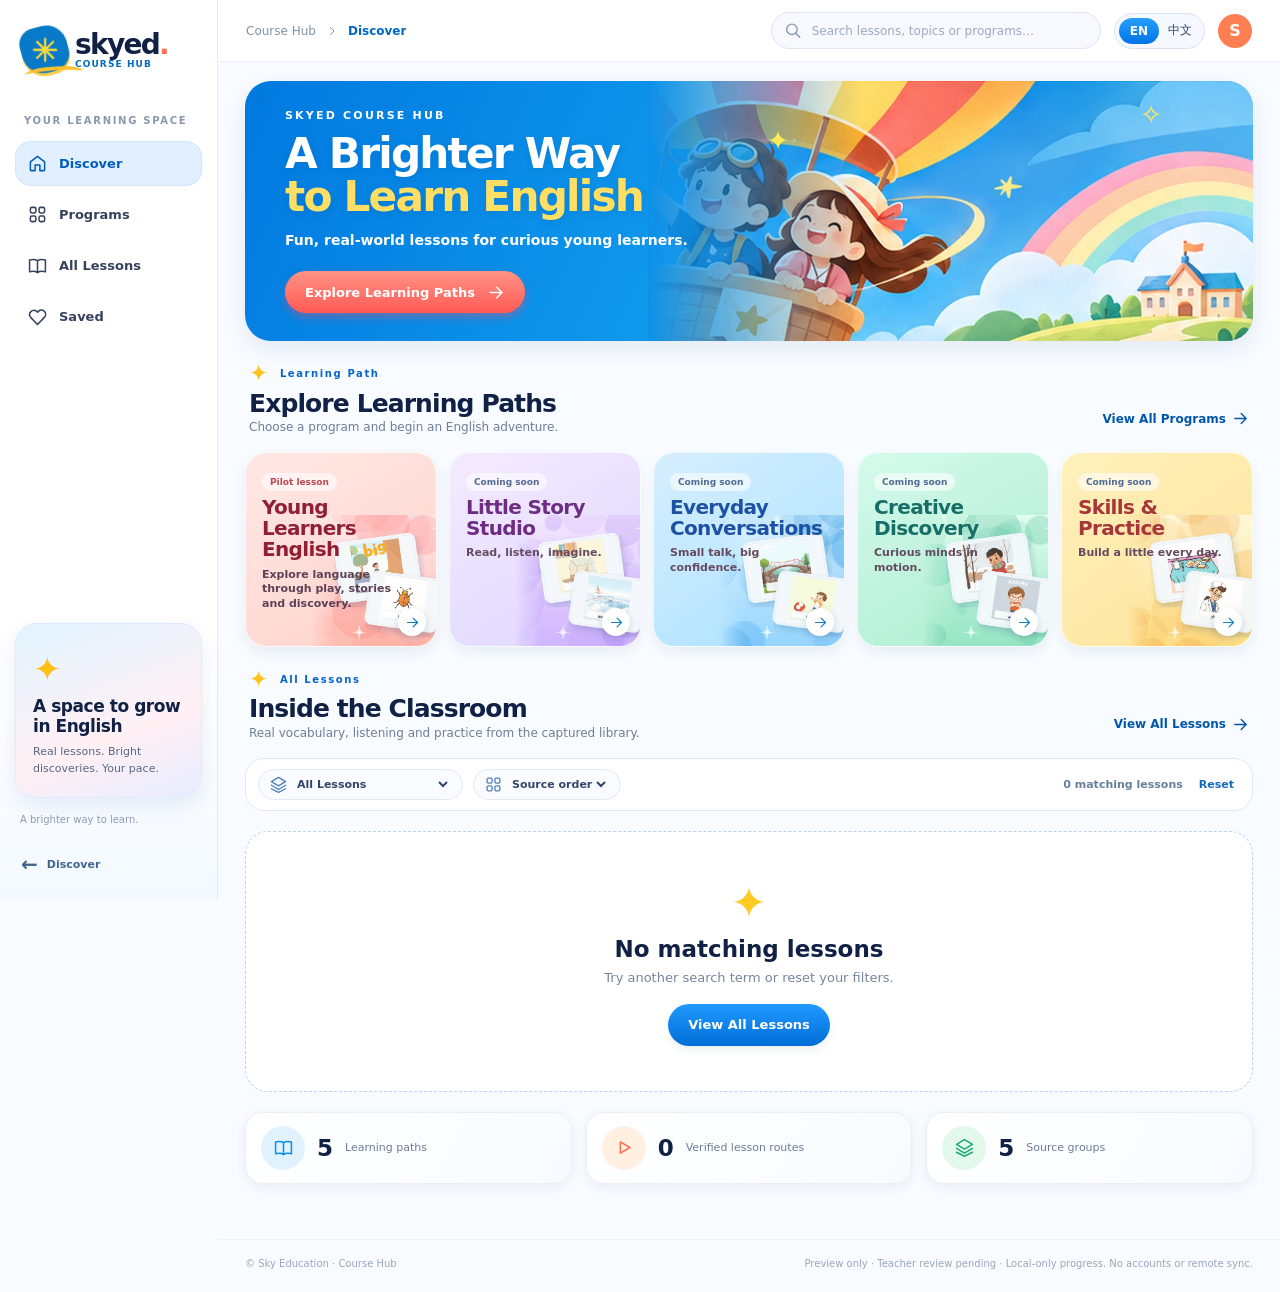
==== commit 66c3fcc6: "feat(coursehub): v2.5 Bright root navigation, high-DPI tiles, local editor upload, guarded publicati" ====
--- a/skyed_lobby/site/index.html
+++ b/skyed_lobby/site/index.html
@@ -42,7 +42,7 @@
   <a class="brand" href="#/discover" aria-label="SkyED home"><span class="brand-orbit"><svg><use href="#i-spark"/></svg></span><span class="brand-text"><strong>skyed<span class="brand-dot">.</span></strong><small>COURSE HUB</small></span></a>
   <div class="nav-title" data-i18n="learningSpace">YOUR LEARNING SPACE</div>
   <nav id="side-nav" class="side-nav"></nav>
-  <div class="sidebar-bottom"><div class="grow-card"><span class="grow-icon">✦</span><h3 data-i18n="growTitle">A space to grow in English</h3><p data-i18n="growText">Real lessons. Bright discoveries. Your pace.</p></div><p class="studio-caption" id="lobby-studio-title"></p><a href="/" class="back-link"><span aria-hidden="true">←</span><span data-i18n="originalHub">Current Course Hub</span></a></div>
+  <div class="sidebar-bottom"><div class="grow-card"><span class="grow-icon">✦</span><h3 data-i18n="growTitle">A space to grow in English</h3><p data-i18n="growText">Real lessons. Bright discoveries. Your pace.</p></div><p class="studio-caption" id="lobby-studio-title"></p><a href="#/discover" class="back-link"><span aria-hidden="true">←</span><span data-i18n="originalHub">Current Course Hub</span></a></div>
  </aside>
  <div class="workspace">
   <header class="topbar"><div class="top-left"><button class="icon-btn mobile-menu" id="menu-toggle" aria-label="Open navigation" aria-expanded="false"><svg class="icon"><use href="#i-menu"/></svg></button><div class="breadcrumb" id="breadcrumb"></div></div><div class="top-right"><label class="search-box"><svg class="icon"><use href="#i-search"/></svg><input id="global-search" type="search" maxlength="120" autocomplete="off" placeholder="Search lessons, topics or programs" aria-label="Search lessons"></label><button class="language-btn" id="language-toggle" aria-label="Switch English and Chinese"><span id="language-label">EN</span><span>中文</span></button><span class="avatar" aria-hidden="true">S</span></div></header>
--- a/skyed_lobby/site/assets/styles.css
+++ b/skyed_lobby/site/assets/styles.css
@@ -11,3 +11,9 @@
 @media(prefers-reduced-motion:reduce){*{scroll-behavior:auto!important;animation:none!important;transition:none!important}}
 
 .studio-caption{font-size:10px;color:#8b9bb3;margin:15px 5px 1px;line-height:1.4}
+
+/* v2.5 high-density media: 1280px sources, no upscaled 200px tiles. */
+.program-card img{height:68%;width:66%;object-fit:cover;object-position:70% center}
+.unit-cover img{height:55%;width:70%;object-fit:cover;object-position:80% center}
+.lesson-image img{image-rendering:auto;object-fit:cover;object-position:72% center}
+@media(min-width:1300px){.lesson-image{height:145px}}
